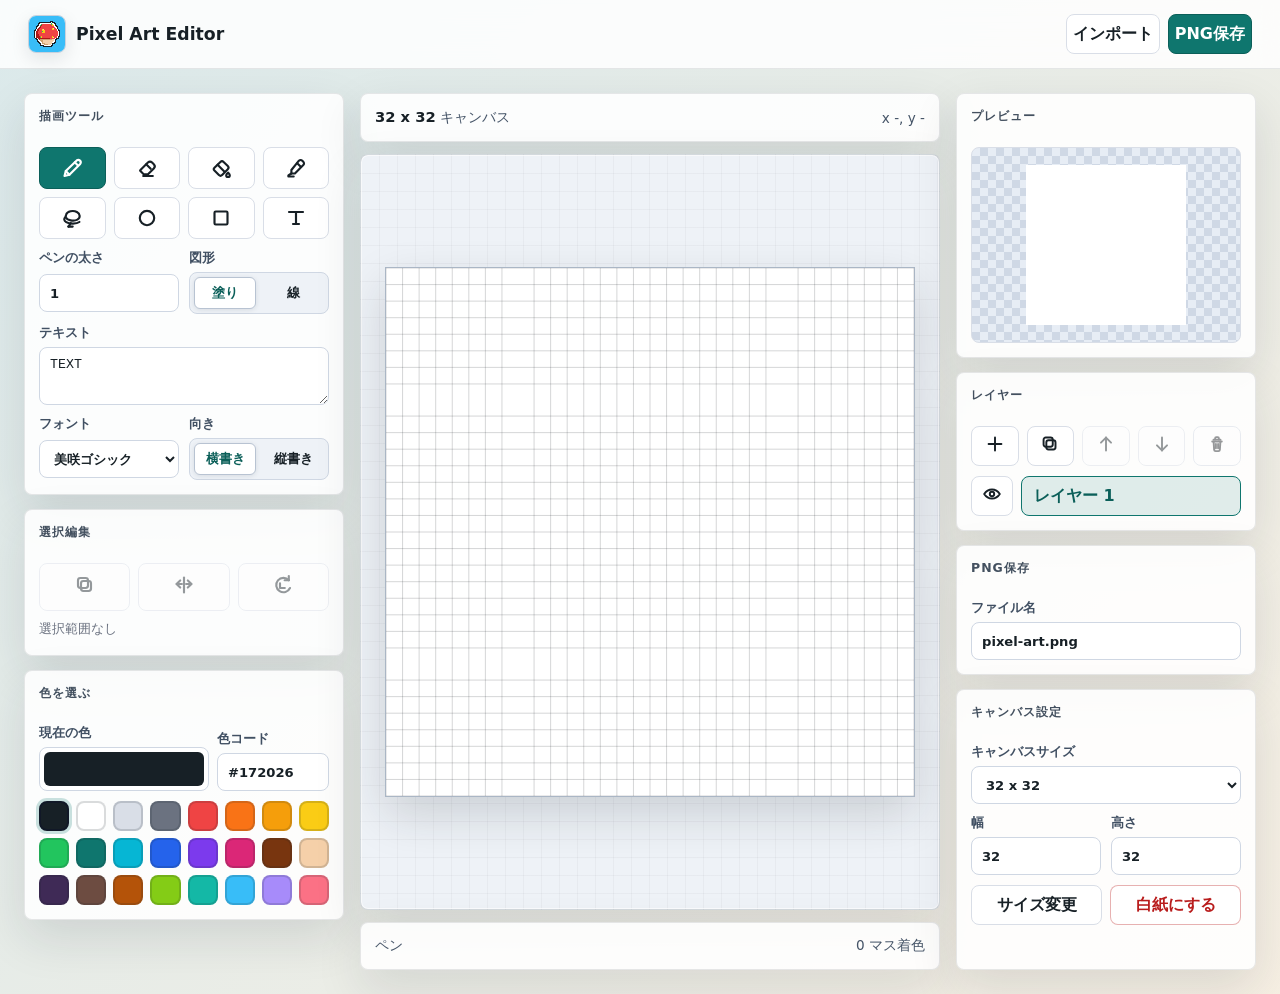
==== pixel_art_editor.html @ 6d704fff "Clean up Pixel Art Editor for publishing" ====
﻿<!doctype html>
<html lang="ja" translate="no">
<head>
  <meta charset="utf-8">
  <meta name="viewport" content="width=device-width, initial-scale=1, viewport-fit=cover">
  <meta name="google" content="notranslate">
  <meta name="theme-color" content="#0f766e">
  <meta name="apple-mobile-web-app-capable" content="yes">
  <meta name="apple-mobile-web-app-status-bar-style" content="default">
  <meta name="apple-mobile-web-app-title" content="Pixel Art">
  <title>Pixel Art Editor</title>
  <link id="favicon" rel="icon" type="image/png" href="apple-touch-icon-v9.png">
  <link id="appleTouchIcon" rel="apple-touch-icon" href="apple-touch-icon-v9.png">
  <link rel="manifest" href="manifest.webmanifest">
  <link href="fonts/misaki.css" rel="stylesheet">
  <style>
    :root {
      color-scheme: light;
      --ink: #172026;
      --muted: #6b7280;
      --panel: #ffffff;
      --line: #d9dee7;
      --soft: #f4f7fb;
      --canvas: #eef2f7;
      --accent: #0f766e;
      --accent-dark: #0b5f59;
      --danger: #b91c1c;
      --radius: 8px;
      --shadow: 0 18px 48px rgba(25, 35, 48, 0.12);
    }

    * {
      box-sizing: border-box;
    }

    body {
      margin: 0;
      min-height: 100vh;
      min-height: 100dvh;
      background:
        linear-gradient(135deg, rgba(15, 118, 110, 0.12), rgba(245, 158, 11, 0.10)),
        #f7f9fc;
      color: var(--ink);
      font-family: ui-sans-serif, system-ui, -apple-system, BlinkMacSystemFont, "Segoe UI", sans-serif;
      -webkit-tap-highlight-color: transparent;
      overscroll-behavior: none;
    }

    button,
    input,
    select {
      font: inherit;
    }

    button {
      border: 1px solid var(--line);
      background: #fff;
      color: var(--ink);
      cursor: pointer;
      transition: transform 120ms ease, border-color 120ms ease, background 120ms ease, color 120ms ease;
    }

    button:hover {
      border-color: #9aa7b8;
      transform: translateY(-1px);
    }

    button:focus-visible,
    input:focus-visible,
    select:focus-visible {
      outline: 3px solid rgba(15, 118, 110, 0.24);
      outline-offset: 2px;
    }

    .app {
      min-height: 100vh;
      min-height: 100dvh;
      display: grid;
      grid-template-rows: auto 1fr;
    }

    .topbar {
      display: flex;
      align-items: center;
      justify-content: space-between;
      gap: 18px;
      padding: 14px clamp(14px, 3vw, 28px);
      border-bottom: 1px solid rgba(23, 32, 38, 0.10);
      background: rgba(255, 255, 255, 0.84);
      backdrop-filter: blur(14px);
    }

    .brand {
      display: flex;
      align-items: center;
      gap: 10px;
      min-width: 0;
    }

    .brand-icon {
      width: 38px;
      height: 38px;
      object-fit: cover;
      border: 1px solid #c8d1dd;
      border-radius: var(--radius);
      background: #10d5dc;
      box-shadow: 0 6px 18px rgba(23, 32, 38, 0.10);
      image-rendering: pixelated;
    }

    h1 {
      margin: 0;
      font-size: 1.08rem;
      letter-spacing: 0;
      line-height: 1.1;
      white-space: nowrap;
    }

    .file-actions {
      display: flex;
      gap: 8px;
      flex-wrap: wrap;
      justify-content: flex-end;
    }

    .main {
      display: grid;
      grid-template-columns: minmax(260px, 320px) minmax(0, 1fr) minmax(250px, 300px);
      gap: 16px;
      padding: clamp(14px, 3vw, 24px);
      min-height: 0;
    }

    .panel {
      background: rgba(255, 255, 255, 0.88);
      border: 1px solid rgba(23, 32, 38, 0.10);
      border-radius: var(--radius);
      box-shadow: var(--shadow);
      padding: 14px;
      min-width: 0;
    }

    .panel h2 {
      margin: 0 0 12px;
      font-size: 0.78rem;
      text-transform: uppercase;
      letter-spacing: 0.08em;
      color: #43505f;
    }

    .left,
    .right {
      display: flex;
      flex-direction: column;
      gap: 14px;
      min-width: 0;
    }

    .workspace {
      min-width: 0;
      min-height: 0;
      display: grid;
      grid-template-rows: auto minmax(0, 1fr) auto;
      gap: 12px;
    }

    .canvas-shell {
      min-height: 360px;
      display: grid;
      place-items: center;
      padding: clamp(12px, 2vw, 24px);
      background:
        linear-gradient(90deg, rgba(23, 32, 38, 0.035) 1px, transparent 1px),
        linear-gradient(rgba(23, 32, 38, 0.035) 1px, transparent 1px),
        var(--canvas);
      background-size: 18px 18px;
      border: 1px solid rgba(23, 32, 38, 0.12);
      border-radius: var(--radius);
      box-shadow: inset 0 0 0 1px rgba(255, 255, 255, 0.72), var(--shadow);
      overflow: auto;
    }

    #canvas {
      width: min(72vmin, 720px, 100%);
      height: auto;
      max-width: 100%;
      max-height: calc(100vh - 220px);
      aspect-ratio: 1;
      background: #fff;
      border: 1px solid #aab6c5;
      box-shadow: 0 18px 44px rgba(23, 32, 38, 0.16);
      cursor: crosshair;
      image-rendering: pixelated;
      touch-action: none;
    }

    .toolbar {
      display: grid;
      grid-template-columns: repeat(4, minmax(0, 1fr));
      gap: 8px;
    }

    .tool-btn,
    .icon-btn {
      min-height: 42px;
      border-radius: var(--radius);
      display: inline-grid;
      place-items: center;
      font-weight: 700;
    }

    .tool-btn[aria-pressed="true"],
    .icon-btn.active {
      background: var(--accent);
      color: #fff;
      border-color: var(--accent-dark);
    }

    .tool-btn svg,
    .selection-action-btn svg {
      width: 24px;
      height: 24px;
      pointer-events: none;
      stroke-width: 2.15;
    }

    .control-grid {
      display: grid;
      grid-template-columns: 1fr 1fr;
      gap: 10px;
    }

    label {
      display: grid;
      gap: 5px;
      color: #415063;
      font-size: 0.82rem;
      font-weight: 700;
    }

    .height-field::before {
      content: "\9AD8\3055";
    }

    select,
    input[type="number"],
    input[type="text"],
    textarea {
      min-width: 0;
      border: 1px solid #cfd7e3;
      border-radius: var(--radius);
      background: #fff;
      color: var(--ink);
      padding: 0 10px;
    }

    select,
    input[type="number"],
    input[type="text"] {
      height: 38px;
    }

    textarea {
      min-height: 58px;
      padding: 8px 10px;
      resize: vertical;
      line-height: 1.35;
    }

    input[type="color"] {
      width: 100%;
      height: 44px;
      padding: 2px;
      border: 1px solid #cfd7e3;
      border-radius: var(--radius);
      background: #fff;
      cursor: pointer;
    }

    input[type="color"]::-webkit-color-swatch-wrapper {
      padding: 2px;
    }

    input[type="color"]::-webkit-color-swatch {
      border: 0;
      border-radius: 6px;
    }

    input[type="color"]::-moz-color-swatch {
      border: 0;
      border-radius: 6px;
    }

    .segmented {
      display: grid;
      grid-template-columns: 1fr 1fr;
      gap: 6px;
      padding: 4px;
      border: 1px solid #cfd7e3;
      border-radius: var(--radius);
      background: #eef2f7;
    }

    .segment-btn {
      min-height: 32px;
      border-radius: 6px;
      border-color: transparent;
      background: transparent;
      font-weight: 750;
    }

    .segment-btn[aria-pressed="true"] {
      background: #ffffff;
      border-color: #b8c3d2;
      color: var(--accent-dark);
      box-shadow: 0 1px 5px rgba(23, 32, 38, 0.10);
    }

    .color-row {
      display: grid;
      grid-template-columns: 1fr 112px;
      gap: 8px;
      align-items: end;
    }

    .palette {
      display: grid;
      grid-template-columns: repeat(8, 1fr);
      gap: 7px;
    }

    .swatch {
      width: 100%;
      aspect-ratio: 1;
      min-height: 26px;
      border-radius: var(--radius);
      border: 2px solid rgba(23, 32, 38, 0.16);
    }

    .swatch.active {
      border-color: #111827;
      box-shadow: 0 0 0 3px rgba(15, 118, 110, 0.22);
    }

    .actions {
      display: grid;
      grid-template-columns: 1fr 1fr;
      gap: 8px;
    }

    .action-btn {
      min-height: 40px;
      border-radius: var(--radius);
      font-weight: 750;
    }

    .action-btn:disabled {
      cursor: not-allowed;
      opacity: 0.45;
      transform: none;
    }

    .selection-actions {
      display: grid;
      grid-template-columns: repeat(3, 1fr);
      gap: 8px;
    }

    .selection-action-btn {
      min-height: 48px;
      padding: 0;
    }

    .selection-note {
      margin: 0;
      min-height: 20px;
      color: var(--muted);
      font-size: 0.8rem;
    }

    .layer-actions {
      display: grid;
      grid-template-columns: repeat(5, 1fr);
      gap: 8px;
    }

    .layer-list {
      display: grid;
      gap: 8px;
    }

    .layer-row {
      display: grid;
      grid-template-columns: 42px 1fr;
      gap: 8px;
      align-items: center;
    }

    .layer-name-button,
    .layer-name-input {
      min-height: 40px;
      height: 40px;
      padding: 0 12px;
      overflow: hidden;
      text-align: left;
      white-space: nowrap;
      text-overflow: ellipsis;
    }

    .layer-name-button {
      justify-content: start;
    }

    .layer-row.active .layer-name-button,
    .layer-row.active .layer-name-input {
      background: rgba(15, 118, 110, 0.12);
      border-color: var(--accent);
      color: #0b5f59;
    }

    .layer-icon-btn {
      min-height: 40px;
      padding: 0;
    }

    .layer-icon-btn svg {
      width: 22px;
      height: 22px;
      pointer-events: none;
      stroke-width: 2.1;
    }

    .layer-delete-btn {
      color: #1b1f24;
      border-color: #cfd7e3;
    }

    .primary {
      background: var(--accent);
      color: #fff;
      border-color: var(--accent-dark);
    }

    .danger {
      color: var(--danger);
      border-color: rgba(185, 28, 28, 0.34);
    }

    .status {
      min-height: 42px;
      display: flex;
      align-items: center;
      justify-content: space-between;
      gap: 10px;
      color: #465568;
      font-size: 0.85rem;
    }

    .status strong {
      color: var(--ink);
      font-size: 0.92rem;
    }

    .preview-frame {
      display: grid;
      place-items: center;
      min-height: 196px;
      border: 1px solid var(--line);
      border-radius: var(--radius);
      background-color: #e7edf5;
      background-image:
        linear-gradient(45deg, #cfd8e5 25%, transparent 25%),
        linear-gradient(-45deg, #cfd8e5 25%, transparent 25%),
        linear-gradient(45deg, transparent 75%, #cfd8e5 75%),
        linear-gradient(-45deg, transparent 75%, #cfd8e5 75%);
      background-position: 0 0, 0 8px, 8px -8px, -8px 0;
      background-size: 16px 16px;
      overflow: hidden;
    }

    #preview {
      width: 160px;
      height: 160px;
      border: 0;
      box-shadow: none;
      max-height: none;
      cursor: default;
      pointer-events: none;
    }

    .stack {
      display: grid;
      gap: 10px;
    }

    .mini-note {
      margin: 0;
      min-height: 20px;
      color: var(--muted);
      font-size: 0.8rem;
    }

    .confirm-overlay {
      position: fixed;
      inset: 0;
      z-index: 20;
      display: grid;
      place-items: center;
      padding: 18px;
      background: rgba(23, 32, 38, 0.38);
    }

    .confirm-overlay[hidden] {
      display: none;
    }

    .confirm-dialog {
      width: min(420px, 100%);
      padding: 18px;
      border: 1px solid rgba(23, 32, 38, 0.16);
      border-radius: var(--radius);
      background: #fff;
      box-shadow: 0 22px 60px rgba(23, 32, 38, 0.24);
    }

    .confirm-dialog h2 {
      margin: 0 0 12px;
      font-size: 1rem;
      letter-spacing: 0;
      text-transform: none;
      color: var(--ink);
    }

    .confirm-list {
      display: grid;
      gap: 8px;
      margin: 0 0 16px;
      padding: 0;
      list-style: none;
      color: #405064;
      font-size: 0.9rem;
    }

    .confirm-list li {
      display: flex;
      justify-content: space-between;
      gap: 12px;
      padding-bottom: 8px;
      border-bottom: 1px solid #edf1f6;
    }

    .confirm-list strong {
      color: var(--ink);
      font-weight: 750;
      text-align: right;
    }

    .confirm-actions {
      display: grid;
      grid-template-columns: 1fr 1fr;
      gap: 8px;
    }

    @media (max-width: 1040px) {
      .main {
        grid-template-columns: 280px minmax(0, 1fr);
      }

      .right {
        grid-column: 1 / -1;
        display: grid;
        grid-template-columns: minmax(240px, 1fr) minmax(240px, 1fr);
      }
    }

    @media (max-width: 760px) {
      html {
        scroll-padding-top: 72px;
      }

      .topbar {
        position: sticky;
        top: 0;
        z-index: 10;
        align-items: center;
        flex-direction: row;
        padding: calc(10px + env(safe-area-inset-top)) 14px 10px;
        background: rgba(255, 255, 255, 0.94);
        backdrop-filter: none;
      }

      .brand-icon {
        width: 34px;
        height: 34px;
      }

      h1 {
        font-size: 1rem;
      }

      .file-actions {
        position: fixed;
        right: 12px;
        bottom: calc(10px + env(safe-area-inset-bottom));
        left: 12px;
        z-index: 15;
        display: grid;
        grid-template-columns: 1fr 1fr;
        gap: 10px;
        padding: 10px;
        border: 1px solid rgba(23, 32, 38, 0.12);
        border-radius: 14px;
        background: rgba(255, 255, 255, 0.94);
        box-shadow: 0 16px 46px rgba(23, 32, 38, 0.22);
        backdrop-filter: blur(14px);
      }

      .file-actions button {
        min-height: 48px;
      }

      .main {
        display: flex;
        flex-direction: column;
        gap: 12px;
        padding: 12px 10px calc(96px + env(safe-area-inset-bottom));
      }

      .workspace {
        order: 1;
        gap: 8px;
      }

      .left {
        order: 2;
      }

      .right {
        order: 3;
        grid-template-columns: 1fr;
      }

      .panel {
        padding: 12px;
        box-shadow: 0 8px 24px rgba(25, 35, 48, 0.10);
      }

      .left,
      .right {
        gap: 10px;
      }

      .toolbar {
        display: grid;
        grid-auto-flow: column;
        grid-auto-columns: minmax(52px, 1fr);
        grid-template-columns: none;
        overflow-x: auto;
        padding-bottom: 2px;
        scroll-snap-type: x proximity;
        -webkit-overflow-scrolling: touch;
      }

      .tool-btn,
      .icon-btn,
      .action-btn,
      .layer-icon-btn,
      .segment-btn {
        min-height: 46px;
      }

      .tool-btn {
        scroll-snap-align: start;
      }

      .canvas-shell {
        min-height: min(58vh, 430px);
        padding: 10px;
      }

      #canvas {
        width: min(94vw, 640px, 100%);
        height: auto;
        max-height: 58vh;
      }

      .status {
        min-height: 36px;
        padding: 9px 10px;
        font-size: 0.78rem;
      }

      .control-grid,
      .color-row {
        grid-template-columns: 1fr;
      }

      select,
      input[type="number"],
      input[type="text"] {
        height: 44px;
      }

      input[type="color"] {
        height: 50px;
      }

      textarea {
        min-height: 70px;
      }

      .palette {
        grid-template-columns: repeat(8, minmax(34px, 1fr));
        gap: 8px;
      }

      .swatch {
        min-height: 36px;
      }

      .preview-frame {
        min-height: 148px;
      }

      #preview {
        width: 128px;
        height: 128px;
      }

      .confirm-overlay {
        align-items: end;
        padding: 12px 12px calc(12px + env(safe-area-inset-bottom));
      }

      .confirm-dialog {
        width: 100%;
        border-radius: 14px;
      }
    }

    @media (max-width: 430px) {
      .topbar {
        gap: 10px;
      }

      .brand {
        gap: 8px;
      }

      .main {
        padding-inline: 8px;
      }

      .canvas-shell {
        min-height: min(54vh, 390px);
      }

      #canvas {
        width: min(96vw, 100%);
        max-height: 54vh;
      }

      .toolbar {
        grid-auto-columns: 52px;
      }

      .layer-actions {
        gap: 6px;
      }

      .selection-actions {
        gap: 6px;
      }
    }
  </style>
</head>
<body>
  <div class="app">
    <header class="topbar">
      <div class="brand">
        <img class="brand-icon" id="appIcon" src="apple-touch-icon-v9.png" alt="" aria-hidden="true">
        <h1 id="appTitle" class="notranslate" translate="no">Pixel Art Editor</h1>
      </div>
      <div class="file-actions" aria-label="ファイル操作">
        <button class="action-btn" id="importImage" type="button">インポート</button>
        <button class="action-btn primary" id="exportPng" type="button">PNG保存</button>
        <input id="imageInput" type="file" accept="image/png,image/jpeg,image/webp" hidden>
      </div>
    </header>

    <main class="main">
      <aside class="left" aria-label="編集メニュー">
        <section class="panel stack">
          <h2>描画ツール</h2>
          <div class="toolbar" role="toolbar" aria-label="描画ツール">
            <button class="tool-btn" type="button" data-tool="draw" aria-label="ペン" title="ペン">
              <svg viewBox="0 0 24 24" aria-hidden="true" fill="none" stroke="currentColor" stroke-linecap="round" stroke-linejoin="round">
                <path d="M16.7 4.4a2.5 2.5 0 0 1 3.5 3.5L9.4 18.7 4.5 20l1.3-4.9L16.7 4.4z"></path>
                <path d="M14.8 6.3l2.9 2.9"></path>
                <path d="M5.8 15.1l3.6 3.6"></path>
              </svg>
            </button>
            <button class="tool-btn" type="button" data-tool="erase" aria-label="消しゴム" title="消しゴム">
              <svg viewBox="0 0 24 24" aria-hidden="true" fill="none" stroke="currentColor" stroke-linecap="round" stroke-linejoin="round">
                <path d="M5.2 14.3l7.7-7.7a3 3 0 0 1 4.2 0l1.7 1.7a3 3 0 0 1 0 4.2l-5.8 5.8H8.7l-3.5-3.5a.4.4 0 0 1 0-.5z"></path>
                <path d="M11.2 8.3l4.5 4.5"></path>
                <path d="M8.2 20h9.6"></path>
              </svg>
            </button>
            <button class="tool-btn" type="button" data-tool="fill" aria-label="塗りつぶし" title="塗りつぶし">
              <svg viewBox="0 0 24 24" aria-hidden="true" fill="none" stroke="currentColor" stroke-linecap="round" stroke-linejoin="round">
                <path d="M5.2 12.1l6.2-6.2a2.3 2.3 0 0 1 3.2 0l4.2 4.2a2.3 2.3 0 0 1 0 3.2L13.1 19a2.3 2.3 0 0 1-3.2 0l-4.7-4.7a1.5 1.5 0 0 1 0-2.2z"></path>
                <path d="M8.6 8.7l6.7 6.7"></path>
                <path d="M19.2 16.7c1 1 1.6 1.8 1.6 2.5a1.8 1.8 0 0 1-3.6 0c0-.7.7-1.5 2-2.5z"></path>
              </svg>
            </button>
            <button class="tool-btn" type="button" data-tool="pick" aria-label="色を拾う" title="色を拾う">
              <svg viewBox="0 0 24 24" aria-hidden="true" fill="none" stroke="currentColor" stroke-linecap="round" stroke-linejoin="round">
                <path d="M14.9 4.7a2.4 2.4 0 0 1 3.4 0l1 1a2.4 2.4 0 0 1 0 3.4l-8.4 8.4H7.4v-3.5l7.5-9.3z"></path>
                <path d="M13.2 7.2l3.6 3.6"></path>
                <path d="M7.4 17.5l-3 2"></path>
                <path d="M4.4 20.5h5.3"></path>
              </svg>
            </button>
            <button class="tool-btn" type="button" data-tool="lasso" aria-label="なげわ選択" title="なげわ選択">
              <svg viewBox="0 0 24 24" aria-hidden="true" fill="none" stroke="currentColor" stroke-linecap="round" stroke-linejoin="round">
                <path d="M6.2 8.4c1.1-3.2 6.9-4.4 10.7-2.4 3.5 1.9 3.7 5.9.5 7.6-3.7 2-10.4.8-11.5-2.2-.3-.9-.2-2 .3-3z"></path>
                <path d="M5.4 11.1c-1.8 1.5-1.5 3.6.8 5 3.4 2.1 10.4 2 13.2-.1"></path>
                <path d="M10.8 17.1l-2.2 3.5"></path>
                <path d="M8.2 20.6h4.5"></path>
              </svg>
            </button>
            <button class="tool-btn" type="button" data-tool="circle" aria-label="丸" title="丸">
              <svg viewBox="0 0 24 24" aria-hidden="true" fill="none" stroke="currentColor" stroke-linecap="round" stroke-linejoin="round">
                <circle cx="12" cy="12" r="7.2"></circle>
              </svg>
            </button>
            <button class="tool-btn" type="button" data-tool="rect" aria-label="四角" title="四角">
              <svg viewBox="0 0 24 24" aria-hidden="true" fill="none" stroke="currentColor" stroke-linecap="round" stroke-linejoin="round">
                <rect x="5.5" y="5.5" width="13" height="13" rx="1.2"></rect>
              </svg>
            </button>
            <button class="tool-btn" type="button" data-tool="text" aria-label="テキスト" title="テキスト">
              <svg viewBox="0 0 24 24" aria-hidden="true" fill="none" stroke="currentColor" stroke-linecap="round" stroke-linejoin="round">
                <path d="M5 6h14"></path>
                <path d="M12 6v12"></path>
                <path d="M9 18h6"></path>
              </svg>
            </button>
          </div>
          <div class="control-grid">
            <label>
              ペンの太さ
              <input type="number" id="brushSize" min="1" max="32" step="1" value="1">
            </label>
            <label>
              図形
              <div class="segmented" aria-label="図形の描画方法">
                <button class="segment-btn" type="button" data-shape-style="fill" aria-pressed="true">塗り</button>
                <button class="segment-btn" type="button" data-shape-style="stroke" aria-pressed="false">線</button>
              </div>
            </label>
          </div>
          <label>
            テキスト
            <textarea id="textInput" rows="2" spellcheck="false">TEXT</textarea>
          </label>
          <div class="control-grid">
            <label>
              フォント
              <select id="textFont">
                <option value="misaki_gothic" selected>美咲ゴシック</option>
                <option value="misaki_mincho">美咲明朝</option>
              </select>
            </label>
            <label>
              向き
              <div class="segmented" aria-label="テキストの向き">
                <button class="segment-btn" type="button" data-text-direction="horizontal" aria-pressed="true">横書き</button>
                <button class="segment-btn" type="button" data-text-direction="vertical" aria-pressed="false">縦書き</button>
              </div>
            </label>
          </div>
        </section>

        <section class="panel stack">
          <h2>選択編集</h2>
          <div class="selection-actions">
            <button class="action-btn selection-action-btn" id="copySelection" type="button" aria-label="コピー" title="コピー" disabled>
              <svg viewBox="0 0 24 24" aria-hidden="true" fill="none" stroke="currentColor" stroke-linecap="round" stroke-linejoin="round">
                <rect x="8" y="8" width="10" height="10" rx="2.4"></rect>
                <rect x="5" y="5" width="10" height="10" rx="2.4"></rect>
              </svg>
            </button>
            <button class="action-btn selection-action-btn" id="flipSelection" type="button" aria-label="左右反転" title="左右反転" disabled>
              <svg viewBox="0 0 24 24" aria-hidden="true" fill="none" stroke="currentColor" stroke-linecap="round" stroke-linejoin="round">
                <path d="M12 4.5v15"></path>
                <path d="M8.2 7.4L4.5 11l3.7 3.6"></path>
                <path d="M15.8 7.4l3.7 3.6-3.7 3.6"></path>
                <path d="M4.8 11h5.1"></path>
                <path d="M14.1 11h5.1"></path>
              </svg>
            </button>
            <button class="action-btn selection-action-btn" id="rotateSelection" type="button" aria-label="90度回転" title="90度回転" disabled>
              <svg viewBox="0 0 24 24" aria-hidden="true" fill="none" stroke="currentColor" stroke-linecap="round" stroke-linejoin="round">
                <path d="M17.8 7.2A7.2 7.2 0 1 0 19 15"></path>
                <path d="M17.8 7.2h-4.2"></path>
                <path d="M17.8 7.2v-4.2"></path>
                <path d="M9 10.2v4.8h4.8"></path>
              </svg>
            </button>
          </div>
          <p class="selection-note" id="selectionStatus">選択範囲なし</p>
        </section>

        <section class="panel stack">
          <h2>色を選ぶ</h2>
          <div class="color-row">
            <label>
              現在の色
              <input type="color" id="colorPicker" value="#172026">
            </label>
            <label>
              色コード
              <input type="text" id="hexInput" value="#172026" maxlength="7" spellcheck="false">
            </label>
          </div>
          <div class="palette" id="palette" aria-label="カラーパレット"></div>
        </section>

      </aside>

      <section class="workspace" aria-label="ピクセルキャンバス">
        <div class="panel status">
          <span><strong id="sizeLabel">32 x 32</strong> キャンバス</span>
          <span id="coordLabel">x -, y -</span>
        </div>
        <div class="canvas-shell">
          <canvas id="canvas" width="720" height="720" aria-label="編集用ピクセルキャンバス"></canvas>
        </div>
        <div class="panel status">
          <span id="toolLabel">ペン</span>
          <span id="filledLabel">0 マス着色</span>
        </div>
      </section>

      <aside class="right" aria-label="プレビューとPNG保存">
        <section class="panel stack">
          <h2>プレビュー</h2>
          <div class="preview-frame">
            <canvas id="preview" width="160" height="160" aria-label="縮小プレビュー"></canvas>
          </div>
        </section>

        <section class="panel stack">
          <h2>レイヤー</h2>
          <div class="layer-actions" aria-label="レイヤー操作">
            <button class="action-btn layer-icon-btn" id="addLayer" type="button" aria-label="レイヤーを追加" title="レイヤーを追加">
              <svg viewBox="0 0 24 24" aria-hidden="true" fill="none" stroke="currentColor" stroke-linecap="round" stroke-linejoin="round">
                <path d="M12 5v14"></path>
                <path d="M5 12h14"></path>
              </svg>
            </button>
            <button class="action-btn layer-icon-btn" id="duplicateLayer" type="button" aria-label="レイヤーを複製" title="レイヤーを複製">
              <svg viewBox="0 0 24 24" aria-hidden="true" fill="none" stroke="currentColor" stroke-linecap="round" stroke-linejoin="round">
                <rect x="8" y="8" width="10" height="10" rx="2.4"></rect>
                <rect x="5" y="5" width="10" height="10" rx="2.4"></rect>
              </svg>
            </button>
            <button class="action-btn layer-icon-btn" id="moveLayerUp" type="button" aria-label="レイヤーを上へ" title="レイヤーを上へ">
              <svg viewBox="0 0 24 24" aria-hidden="true" fill="none" stroke="currentColor" stroke-linecap="round" stroke-linejoin="round">
                <path d="M12 19V5"></path>
                <path d="M6.5 10.5L12 5l5.5 5.5"></path>
              </svg>
            </button>
            <button class="action-btn layer-icon-btn" id="moveLayerDown" type="button" aria-label="レイヤーを下へ" title="レイヤーを下へ">
              <svg viewBox="0 0 24 24" aria-hidden="true" fill="none" stroke="currentColor" stroke-linecap="round" stroke-linejoin="round">
                <path d="M12 5v14"></path>
                <path d="M6.5 13.5L12 19l5.5-5.5"></path>
              </svg>
            </button>
            <button class="action-btn layer-icon-btn layer-delete-btn" id="deleteLayer" type="button" aria-label="レイヤーを削除" title="レイヤーを削除">
              <svg viewBox="0 0 24 24" aria-hidden="true" fill="none" stroke="currentColor" stroke-linecap="round" stroke-linejoin="round">
                <path d="M8.2 7.2h7.6"></path>
                <path d="M10 7.2V5.7c0-.7.5-1.2 1.2-1.2h1.6c.7 0 1.2.5 1.2 1.2v1.5"></path>
                <path d="M6.8 9.2h10.4"></path>
                <path d="M8.3 9.2l.6 9.2c.1.8.7 1.4 1.5 1.4h3.2c.8 0 1.4-.6 1.5-1.4l.6-9.2"></path>
                <path d="M10.8 12v4.6"></path>
                <path d="M13.2 12v4.6"></path>
              </svg>
            </button>
          </div>
          <div class="layer-list" id="layerList" aria-label="レイヤー一覧"></div>
        </section>

        <section class="panel stack">
          <h2>PNG保存</h2>
          <label>
            ファイル名
            <input type="text" id="fileName" value="pixel-art.png" spellcheck="false">
          </label>
        </section>

        <section class="panel stack">
          <h2>キャンバス設定</h2>
          <label>
            キャンバスサイズ
            <select id="sizePreset">
              <option value="32" selected>32 x 32</option>
              <option value="64">64 x 64</option>
              <option value="128">128 x 128</option>
              <option value="custom">任意サイズ</option>
            </select>
          </label>
          <div class="control-grid">
            <label>
              幅
              <input type="number" id="gridWidth" min="8" max="128" step="1" value="32">
            </label>
            <label class="height-field">
              <input type="number" id="gridHeight" min="8" max="128" step="1" value="32" aria-label="高さ">
            </label>
          </div>
          <div class="actions">
            <button class="action-btn" id="resizeCanvas" type="button">サイズ変更</button>
            <button class="action-btn danger" id="clearCanvas" type="button">白紙にする</button>
          </div>
          <p class="mini-note" id="message" aria-live="polite"></p>
        </section>
      </aside>
    </main>
  </div>

  <div class="confirm-overlay" id="exportConfirm" role="dialog" aria-modal="true" aria-labelledby="exportConfirmTitle" hidden>
    <div class="confirm-dialog">
      <h2 id="exportConfirmTitle">PNG保存の確認</h2>
      <ul class="confirm-list">
        <li><span>キャンバス</span><strong id="confirmCanvasSize">32 x 32</strong></li>
        <li><span>保存される画像</span><strong id="confirmOutputSize">32 x 32px</strong></li>
        <li><span>ファイル名</span><strong id="confirmFileName">pixel-art.png</strong></li>
      </ul>
      <div class="confirm-actions">
        <button class="action-btn" id="cancelExport" type="button">キャンセル</button>
        <button class="action-btn primary" id="confirmExport" type="button">保存する</button>
      </div>
    </div>
  </div>

  <script>
    const defaultPalette = [
      "#172026", "#ffffff", "#d9dee7", "#6b7280",
      "#ef4444", "#f97316", "#f59e0b", "#facc15",
      "#22c55e", "#0f766e", "#06b6d4", "#2563eb",
      "#7c3aed", "#db2777", "#78350f", "#f5d0a9",
      "#3f2a56", "#6d4c41", "#b45309", "#84cc16",
      "#14b8a6", "#38bdf8", "#a78bfa", "#fb7185"
    ];

    const canvas = document.querySelector("#canvas");
    const ctx = canvas.getContext("2d");
    const appIcon = document.querySelector("#appIcon");
    const appTitle = document.querySelector("#appTitle");
    const favicon = document.querySelector("#favicon");
    const appleTouchIcon = document.querySelector("#appleTouchIcon");
    const preview = document.querySelector("#preview");
    const previewCtx = preview.getContext("2d");
    const paletteEl = document.querySelector("#palette");
    const colorPicker = document.querySelector("#colorPicker");
    const hexInput = document.querySelector("#hexInput");
    const brushSizeInput = document.querySelector("#brushSize");
    const textInput = document.querySelector("#textInput");
    const textFont = document.querySelector("#textFont");
    const sizePreset = document.querySelector("#sizePreset");
    const gridWidth = document.querySelector("#gridWidth");
    const gridHeight = document.querySelector("#gridHeight");
    const sizeLabel = document.querySelector("#sizeLabel");
    const coordLabel = document.querySelector("#coordLabel");
    const filledLabel = document.querySelector("#filledLabel");
    const toolLabel = document.querySelector("#toolLabel");
    const message = document.querySelector("#message");
    const copySelection = document.querySelector("#copySelection");
    const flipSelection = document.querySelector("#flipSelection");
    const rotateSelection = document.querySelector("#rotateSelection");
    const selectionStatus = document.querySelector("#selectionStatus");
    const importImage = document.querySelector("#importImage");
    const imageInput = document.querySelector("#imageInput");
    const exportPng = document.querySelector("#exportPng");
    const fileName = document.querySelector("#fileName");
    const layerList = document.querySelector("#layerList");
    const addLayer = document.querySelector("#addLayer");
    const duplicateLayer = document.querySelector("#duplicateLayer");
    const moveLayerUp = document.querySelector("#moveLayerUp");
    const moveLayerDown = document.querySelector("#moveLayerDown");
    const deleteLayer = document.querySelector("#deleteLayer");
    const exportConfirm = document.querySelector("#exportConfirm");
    const exportConfirmTitle = document.querySelector("#exportConfirmTitle");
    const confirmCanvasSize = document.querySelector("#confirmCanvasSize");
    const confirmOutputSize = document.querySelector("#confirmOutputSize");
    const confirmFileName = document.querySelector("#confirmFileName");
    const cancelExport = document.querySelector("#cancelExport");
    const confirmExport = document.querySelector("#confirmExport");

    let width = 32;
    let height = 32;
    let layers = [];
    let activeLayerIndex = 0;
    let editingLayerIndex = null;
    let layerIdCounter = 1;
    let pixels = makeGrid(width, height);
    let activeTool = "draw";
    let activeColor = "#172026";
    let brushSize = 1;
    let shapeStyle = "fill";
    let textDirection = "horizontal";
    let drawing = false;
    let activePointerId = null;
    let lastPaintCell = null;
    let strokeStartCell = null;
    let strokeBasePixels = null;
    let shapeStartCell = null;
    let shapeCurrentCell = null;
    let shapeShiftKey = false;
    let selectionMask = null;
    let selectionBounds = null;
    let lassoPoints = [];
    let movingSelection = false;
    let moveStartCell = null;
    let moveBasePixels = null;
    let moveCells = [];
    let moveBounds = null;
    let moveDelta = { x: 0, y: 0 };
    let moveHasChanged = false;
    let duplicateSelectionOnMove = false;
    let moveKeepsOriginal = false;
    let resizingSelection = false;
    let resizeBasePixels = null;
    let resizeSourceCells = [];
    let resizeSourceBounds = null;
    let resizeSourceMask = null;
    let resizeHandle = null;
    let resizePointerOffset = { x: 0, y: 0 };
    let resizeHasChanged = false;
    let resizeLastSignature = "";
    let history = [];
    let noticeTimer = 0;
    let canvasMetrics = {
      size: 720,
      cell: 30,
      offsetX: 0,
      offsetY: 0
    };

    favicon.href = appIcon.src;

    if ("serviceWorker" in navigator && /^https?:$/.test(location.protocol)) {
      window.addEventListener("load", () => {
        navigator.serviceWorker.register("service-worker.js").catch(() => {});
      });
    }

    function lockAppTitle() {
      document.title = "Pixel Art Editor";
      appTitle.textContent = "Pixel Art Editor";
    }

    function makeGrid(cols, rows) {
      return Array.from({ length: rows }, () => Array(cols).fill(null));
    }

    function cloneGrid(grid) {
      return grid.map((row) => row.slice());
    }

    function createLayer(name, grid = makeGrid(width, height), visible = true) {
      return {
        id: layerIdCounter++,
        name,
        visible,
        pixels: grid
      };
    }

    function cloneLayers(sourceLayers) {
      return sourceLayers.map((layer) => ({
        id: layer.id,
        name: layer.name,
        visible: layer.visible,
        pixels: cloneGrid(layer.pixels)
      }));
    }

    function activeLayer() {
      return layers[activeLayerIndex];
    }

    function syncActivePixels() {
      pixels = activeLayer().pixels;
    }

    function setActivePixels(nextPixels) {
      activeLayer().pixels = nextPixels;
      pixels = nextPixels;
    }

    function setLayers(nextLayers, nextActiveIndex = 0) {
      layers = nextLayers;
      activeLayerIndex = Math.max(0, Math.min(layers.length - 1, nextActiveIndex));
      editingLayerIndex = null;
      syncActivePixels();
      layerIdCounter = Math.max(layerIdCounter, ...layers.map((layer) => layer.id + 1));
    }

    setLayers([createLayer("レイヤー 1", pixels)]);

    function normalizeHex(value) {
      const trimmed = value.trim();
      if (/^#[0-9a-fA-F]{6}$/.test(trimmed)) {
        return trimmed.toLowerCase();
      }
      return null;
    }

    function escapeAttribute(value) {
      return value
        .replaceAll("&", "&amp;")
        .replaceAll('"', "&quot;")
        .replaceAll("<", "&lt;")
        .replaceAll(">", "&gt;");
    }

    function setNotice(text) {
      message.textContent = text;
      window.clearTimeout(noticeTimer);
      noticeTimer = window.setTimeout(() => {
        message.textContent = "";
      }, 2200);
    }

    function setActiveColor(color) {
      activeColor = color.toLowerCase();
      colorPicker.value = activeColor;
      hexInput.value = activeColor;
      updateSwatches();
    }

    function setTool(tool) {
      activeTool = tool;
      document.querySelectorAll("[data-tool]").forEach((button) => {
        button.setAttribute("aria-pressed", String(button.dataset.tool === tool));
      });
      const labels = {
        draw: "ペン",
        erase: "消しゴム",
        fill: "塗りつぶし",
        pick: "色を拾う",
        lasso: "なげわ選択"
      };
      toolLabel.textContent = labels[tool] || ({ circle: "丸", rect: "四角", text: "テキスト" })[tool] || "";
      updateCanvasCursor(null);
    }

    function clearSelection() {
      selectionMask = null;
      selectionBounds = null;
      lassoPoints = [];
      duplicateSelectionOnMove = false;
      moveKeepsOriginal = false;
      updateSelectionControls();
    }

    function updateSelectionControls() {
      const selectedCount = selectionMask ? selectionMask.flat().filter(Boolean).length : 0;
      const hasSelection = selectedCount > 0;
      copySelection.disabled = !hasSelection;
      flipSelection.disabled = !hasSelection;
      rotateSelection.disabled = !hasSelection;
      selectionStatus.textContent = hasSelection ? `${selectedCount} マス選択中` : "選択範囲なし";
    }

    function updateLayerControls() {
      moveLayerUp.disabled = activeLayerIndex >= layers.length - 1;
      moveLayerDown.disabled = activeLayerIndex <= 0;
      deleteLayer.disabled = layers.length <= 1;
    }

    function visibilityIcon(isVisible) {
      return isVisible
        ? '<path d="M3.5 12s3.2-5 8.5-5 8.5 5 8.5 5-3.2 5-8.5 5-8.5-5-8.5-5z"></path><circle cx="12" cy="12" r="2.4"></circle>'
        : '<path d="M4.5 4.5l15 15"></path><path d="M9.8 7.4A9.7 9.7 0 0 1 12 7c5.3 0 8.5 5 8.5 5a13 13 0 0 1-2.4 2.8"></path><path d="M14.1 14.1A2.4 2.4 0 0 1 9.9 9.9"></path><path d="M6.4 6.9A14 14 0 0 0 3.5 12s3.2 5 8.5 5c1.2 0 2.2-.2 3.2-.6"></path>';
    }

    function renderLayerList() {
      layerList.innerHTML = layers
        .map((layer, layerIndex) => {
          const isActive = layerIndex === activeLayerIndex;
          const layerName = escapeAttribute(layer.name);
          const nameControl = editingLayerIndex === layerIndex
            ? `<input class="layer-name-input" type="text" value="${layerName}" aria-label="レイヤー名" title="${layerName}" maxlength="24" spellcheck="false">`
            : `<button class="action-btn layer-name-button" type="button" aria-label="${layerName}を選択" title="ダブルクリックで名前変更">${layerName}</button>`;
          return `
            <div class="layer-row${isActive ? " active" : ""}" data-layer-index="${layerIndex}">
              <button class="action-btn layer-icon-btn layer-visibility" type="button" aria-label="${layerName}の表示切替" title="表示切替">
                <svg viewBox="0 0 24 24" aria-hidden="true" fill="none" stroke="currentColor" stroke-linecap="round" stroke-linejoin="round">${visibilityIcon(layer.visible)}</svg>
              </button>
              ${nameControl}
            </div>
          `;
        })
        .reverse()
        .join("");
      updateLayerControls();
      const editingInput = layerList.querySelector(".layer-name-input");
      if (editingInput) {
        editingInput.focus();
        editingInput.select();
      }
    }

    function compositeColorAt(x, y) {
      for (let i = layers.length - 1; i >= 0; i -= 1) {
        const layer = layers[i];
        if (!layer.visible) {
          continue;
        }
        const color = layer.pixels[y][x];
        if (color) {
          return color;
        }
      }
      return null;
    }

    function drawPixelsGrid(context, grid, cell, offsetX, offsetY) {
      for (let y = 0; y < height; y += 1) {
        for (let x = 0; x < width; x += 1) {
          const color = grid[y][x];
          if (color) {
            context.fillStyle = color;
            context.fillRect(offsetX + x * cell, offsetY + y * cell, Math.ceil(cell), Math.ceil(cell));
          }
        }
      }
    }

    function drawVisibleLayers(context, cell, offsetX, offsetY) {
      layers.forEach((layer) => {
        if (layer.visible) {
          drawPixelsGrid(context, layer.pixels, cell, offsetX, offsetY);
        }
      });
    }

    function drawPreviewLayers(context, scale, offsetX, offsetY, drawWidth, drawHeight) {
      context.save();
      context.beginPath();
      context.rect(offsetX, offsetY, drawWidth, drawHeight);
      context.clip();
      layers.forEach((layer) => {
        if (!layer.visible) {
          return;
        }
        for (let y = 0; y < height; y += 1) {
          for (let x = 0; x < width; x += 1) {
            const color = layer.pixels[y][x];
            if (color) {
              context.fillStyle = color;
              context.fillRect(offsetX + x * scale, offsetY + y * scale, Math.ceil(scale), Math.ceil(scale));
            }
          }
        }
      });
      context.restore();
    }

    function selectedCells() {
      if (!selectionMask) {
        return [];
      }
      const cells = [];
      for (let y = 0; y < height; y += 1) {
        for (let x = 0; x < width; x += 1) {
          if (selectionMask[y][x]) {
            cells.push({ x, y, color: pixels[y][x] });
          }
        }
      }
      return cells;
    }

    function isSelectedCell(cell) {
      return Boolean(cell && selectionMask && selectionMask[cell.y] && selectionMask[cell.y][cell.x]);
    }

    function isInsideSelectionBounds(cell) {
      return Boolean(
        cell
        && selectionBounds
        && cell.x >= selectionBounds.minX
        && cell.x <= selectionBounds.maxX
        && cell.y >= selectionBounds.minY
        && cell.y <= selectionBounds.maxY
      );
    }

    function selectionHandleFromEvent(event) {
      if (!selectionBounds || activeTool !== "lasso") {
        return null;
      }

      const rect = canvas.getBoundingClientRect();
      const scale = canvasMetrics.size / rect.width;
      const pointerX = (event.clientX - rect.left) * scale;
      const pointerY = (event.clientY - rect.top) * scale;
      const handleSize = Math.max(8, Math.min(14, canvasMetrics.cell * 0.7));
      const corners = [
        { handle: "nw", x: canvasMetrics.offsetX + selectionBounds.minX * canvasMetrics.cell, y: canvasMetrics.offsetY + selectionBounds.minY * canvasMetrics.cell },
        { handle: "ne", x: canvasMetrics.offsetX + (selectionBounds.maxX + 1) * canvasMetrics.cell, y: canvasMetrics.offsetY + selectionBounds.minY * canvasMetrics.cell },
        { handle: "sw", x: canvasMetrics.offsetX + selectionBounds.minX * canvasMetrics.cell, y: canvasMetrics.offsetY + (selectionBounds.maxY + 1) * canvasMetrics.cell },
        { handle: "se", x: canvasMetrics.offsetX + (selectionBounds.maxX + 1) * canvasMetrics.cell, y: canvasMetrics.offsetY + (selectionBounds.maxY + 1) * canvasMetrics.cell }
      ];

      const corner = corners.find((corner) => (
        Math.abs(pointerX - corner.x) <= handleSize
        && Math.abs(pointerY - corner.y) <= handleSize
      ));
      return corner ? corner.handle : null;
    }

    function cursorForResizeHandle(handle) {
      return handle === "nw" || handle === "se" ? "nwse-resize" : "nesw-resize";
    }

    function boundsForCells(cells) {
      if (!cells.length) {
        return null;
      }
      return cells.reduce((bounds, cell) => ({
        minX: Math.min(bounds.minX, cell.x),
        minY: Math.min(bounds.minY, cell.y),
        maxX: Math.max(bounds.maxX, cell.x),
        maxY: Math.max(bounds.maxY, cell.y)
      }), {
        minX: cells[0].x,
        minY: cells[0].y,
        maxX: cells[0].x,
        maxY: cells[0].y
      });
    }

    function setSelectionFromCells(cells, explicitBounds = null) {
      selectionMask = makeGrid(width, height).map((row) => row.map(() => false));
      cells.forEach((cell) => {
        if (cell.x >= 0 && cell.y >= 0 && cell.x < width && cell.y < height) {
          selectionMask[cell.y][cell.x] = true;
        }
      });
      selectionBounds = explicitBounds || boundsForCells(cells);
      updateSelectionControls();
    }

    function pointInPolygon(point, polygon) {
      let inside = false;
      for (let i = 0, j = polygon.length - 1; i < polygon.length; j = i, i += 1) {
        const current = polygon[i];
        const previous = polygon[j];
        const crosses = (current.y > point.y) !== (previous.y > point.y);
        if (crosses) {
          const xAtY = ((previous.x - current.x) * (point.y - current.y)) / (previous.y - current.y) + current.x;
          if (point.x < xAtY) {
            inside = !inside;
          }
        }
      }
      return inside;
    }

    function addUniqueCell(cells, seen, x, y) {
      if (x < 0 || y < 0 || x >= width || y >= height) {
        return;
      }
      const key = `${x},${y}`;
      if (!seen.has(key)) {
        seen.add(key);
        cells.push({ x, y, color: pixels[y][x] });
      }
    }

    function addLineCells(cells, seen, start, end) {
      let x0 = start.x;
      let y0 = start.y;
      const x1 = end.x;
      const y1 = end.y;
      const dx = Math.abs(x1 - x0);
      const sx = x0 < x1 ? 1 : -1;
      const dy = -Math.abs(y1 - y0);
      const sy = y0 < y1 ? 1 : -1;
      let error = dx + dy;

      while (true) {
        addUniqueCell(cells, seen, x0, y0);
        if (x0 === x1 && y0 === y1) {
          break;
        }
        const e2 = 2 * error;
        if (e2 >= dy) {
          error += dy;
          x0 += sx;
        }
        if (e2 <= dx) {
          error += dx;
          y0 += sy;
        }
      }
    }

    function addLassoPathCells(cells, seen) {
      for (let i = 1; i < lassoPoints.length; i += 1) {
        addLineCells(cells, seen, lassoPoints[i - 1], lassoPoints[i]);
      }
      if (lassoPoints.length > 2) {
        addLineCells(cells, seen, lassoPoints[lassoPoints.length - 1], lassoPoints[0]);
      }
    }

    function addLassoBoundsCells(cells, seen) {
      const bounds = boundsForCells(lassoPoints.map((point) => ({ ...point, color: pixels[point.y][point.x] })));
      if (!bounds) {
        return;
      }
      for (let y = bounds.minY; y <= bounds.maxY; y += 1) {
        for (let x = bounds.minX; x <= bounds.maxX; x += 1) {
          addUniqueCell(cells, seen, x, y);
        }
      }
    }

    function paintedCellsOnly(cells) {
      const seen = new Set();
      const painted = [];
      cells.forEach((cell) => {
        if (!pixels[cell.y] || !pixels[cell.y][cell.x]) {
          return;
        }
        const key = `${cell.x},${cell.y}`;
        if (!seen.has(key)) {
          seen.add(key);
          painted.push({ x: cell.x, y: cell.y, color: pixels[cell.y][cell.x] });
        }
      });
      return painted;
    }

    function finishLassoSelection() {
      if (lassoPoints.length < 2) {
        clearSelection();
        render();
        setNotice("選択したい範囲をなぞってください");
        return;
      }

      const polygon = lassoPoints.map((point) => ({ x: point.x + 0.5, y: point.y + 0.5 }));
      const cells = [];
      const seen = new Set();

      addLassoPathCells(cells, seen);

      for (let y = 0; y < height; y += 1) {
        for (let x = 0; x < width; x += 1) {
          if (pointInPolygon({ x: x + 0.5, y: y + 0.5 }, polygon)) {
            addUniqueCell(cells, seen, x, y);
          }
        }
      }

      if (!cells.length) {
        addLassoBoundsCells(cells, seen);
      }

      const paintedCells = paintedCellsOnly(cells);
      lassoPoints = [];
      if (!paintedCells.length) {
        clearSelection();
        setNotice("描画済みのマスが選択範囲内にありません");
      } else {
        setSelectionFromCells(paintedCells);
        setNotice(`${paintedCells.length} マスを選択しました`);
      }
      render();
    }

    function finishActiveLasso() {
      if (!drawing || activeTool !== "lasso") {
        return;
      }
      drawing = false;
      activePointerId = null;
      finishLassoSelection();
    }

    function startSelectionMove(cell) {
      movingSelection = true;
      moveStartCell = cell;
      moveBasePixels = cloneGrid(pixels);
      moveCells = selectedCells();
      moveBounds = selectionBounds;
      moveDelta = { x: 0, y: 0 };
      moveHasChanged = false;
      moveKeepsOriginal = duplicateSelectionOnMove;
      setNotice("選択範囲をドラッグして移動できます");
    }

    function clampedMoveDelta(cell) {
      let dx = cell.x - moveStartCell.x;
      let dy = cell.y - moveStartCell.y;

      dx = Math.max(-moveBounds.minX, Math.min(width - 1 - moveBounds.maxX, dx));
      dy = Math.max(-moveBounds.minY, Math.min(height - 1 - moveBounds.maxY, dy));

      return { x: dx, y: dy };
    }

    function applySelectionMove(cell) {
      if (!movingSelection || !cell || !moveBounds) {
        return;
      }

      const nextDelta = clampedMoveDelta(cell);
      if (nextDelta.x === moveDelta.x && nextDelta.y === moveDelta.y) {
        return;
      }

      if (!moveHasChanged) {
        pushHistory();
        moveHasChanged = true;
      }

      moveDelta = nextDelta;
      setActivePixels(cloneGrid(moveBasePixels));

      if (!moveKeepsOriginal) {
        moveCells.forEach((cellData) => {
          pixels[cellData.y][cellData.x] = null;
        });
      }

      const movedCells = moveCells.map((cellData) => ({
        x: cellData.x + moveDelta.x,
        y: cellData.y + moveDelta.y,
        color: cellData.color
      }));

      movedCells.forEach((cellData) => {
        if (cellData.color) {
          pixels[cellData.y][cellData.x] = cellData.color;
        }
      });

      setSelectionFromCells(movedCells);
      render();
    }

    function finishSelectionMove() {
      if (!movingSelection) {
        return;
      }

      const wasCopyMove = moveKeepsOriginal;
      const wasChanged = moveHasChanged;
      movingSelection = false;
      drawing = false;
      activePointerId = null;
      moveStartCell = null;
      moveBasePixels = null;
      moveCells = [];
      moveBounds = null;
      duplicateSelectionOnMove = wasCopyMove && !wasChanged;
      moveKeepsOriginal = false;

      if (wasChanged) {
        setNotice(wasCopyMove ? "コピーした選択範囲を移動しました" : "選択範囲を移動しました");
      }

      moveDelta = { x: 0, y: 0 };
      moveHasChanged = false;
      render();
    }

    function nudgeSelection(dx, dy) {
      if (!selectionMask || !selectionBounds || resizingSelection || movingSelection || drawing) {
        return false;
      }
      if (
        selectionBounds.minX + dx < 0
        || selectionBounds.maxX + dx >= width
        || selectionBounds.minY + dy < 0
        || selectionBounds.maxY + dy >= height
      ) {
        return false;
      }

      const cells = selectedCells();
      pushHistory();
      cells.forEach((cellData) => {
        pixels[cellData.y][cellData.x] = null;
      });

      const movedCells = cells.map((cellData) => ({
        x: cellData.x + dx,
        y: cellData.y + dy,
        color: cellData.color
      }));

      movedCells.forEach((cellData) => {
        if (cellData.color) {
          pixels[cellData.y][cellData.x] = cellData.color;
        }
      });

      setSelectionFromCells(movedCells);
      render();
      return true;
    }

    function gridPointFromEvent(event) {
      const rect = canvas.getBoundingClientRect();
      const scale = canvasMetrics.size / rect.width;
      return {
        x: ((event.clientX - rect.left) * scale - canvasMetrics.offsetX) / canvasMetrics.cell,
        y: ((event.clientY - rect.top) * scale - canvasMetrics.offsetY) / canvasMetrics.cell
      };
    }

    function sizeForCenteredBounds(size, center, maxSize) {
      let nextSize = Math.max(1, Math.min(maxSize, size));
      const needsOddSize = Math.abs(center - Math.round(center)) > 0.001;
      if ((nextSize % 2 === 1) !== needsOddSize) {
        if (nextSize < maxSize) {
          nextSize += 1;
        } else if (nextSize > 1) {
          nextSize -= 1;
        }
      }
      return nextSize;
    }

    function resizeBoundsForPointer(event) {
      const sourceWidth = resizeSourceBounds.maxX - resizeSourceBounds.minX + 1;
      const sourceHeight = resizeSourceBounds.maxY - resizeSourceBounds.minY + 1;
      const pointer = gridPointFromEvent(event);
      const centerX = (resizeSourceBounds.minX + resizeSourceBounds.maxX + 1) / 2;
      const centerY = (resizeSourceBounds.minY + resizeSourceBounds.maxY + 1) / 2;
      const directionX = resizeHandle === "ne" || resizeHandle === "se" ? 1 : -1;
      const directionY = resizeHandle === "sw" || resizeHandle === "se" ? 1 : -1;
      const movingEdgeX = pointer.x + resizePointerOffset.x;
      const movingEdgeY = pointer.y + resizePointerOffset.y;
      const rawWidth = Math.max(1, Math.round(Math.max(0.5, (movingEdgeX - centerX) * directionX) * 2));
      const rawHeight = Math.max(1, Math.round(Math.max(0.5, (movingEdgeY - centerY) * directionY) * 2));
      const maxNextWidth = Math.max(1, Math.floor(Math.min(centerX, width - centerX) * 2));
      const maxNextHeight = Math.max(1, Math.floor(Math.min(centerY, height - centerY) * 2));
      let nextWidth = rawWidth;
      let nextHeight = rawHeight;
      if (event.shiftKey) {
        const scaleX = rawWidth / sourceWidth;
        const scaleY = rawHeight / sourceHeight;
        const maxScale = Math.max(1 / Math.max(sourceWidth, sourceHeight), Math.min(maxNextWidth / sourceWidth, maxNextHeight / sourceHeight));
        const nextScale = Math.max(1 / Math.max(sourceWidth, sourceHeight), Math.min(maxScale, Math.max(scaleX, scaleY)));
        nextWidth = Math.round(sourceWidth * nextScale);
        nextHeight = Math.round(sourceHeight * nextScale);
      }
      nextWidth = sizeForCenteredBounds(nextWidth, centerX, maxNextWidth);
      nextHeight = sizeForCenteredBounds(nextHeight, centerY, maxNextHeight);
      const minX = Math.round(centerX - nextWidth / 2);
      const minY = Math.round(centerY - nextHeight / 2);
      return {
        minX: Math.max(0, Math.min(width - nextWidth, minX)),
        minY: Math.max(0, Math.min(height - nextHeight, minY)),
        width: nextWidth,
        height: nextHeight
      };
    }

    function scaledSelectionCells(nextBounds) {
      const sourceWidth = resizeSourceBounds.maxX - resizeSourceBounds.minX + 1;
      const sourceHeight = resizeSourceBounds.maxY - resizeSourceBounds.minY + 1;
      const sourceCenterX = (resizeSourceBounds.minX + resizeSourceBounds.maxX + 1) / 2;
      const sourceCenterY = (resizeSourceBounds.minY + resizeSourceBounds.maxY + 1) / 2;
      const nextCenterX = nextBounds.minX + nextBounds.width / 2;
      const nextCenterY = nextBounds.minY + nextBounds.height / 2;
      const scaleX = nextBounds.width / sourceWidth;
      const scaleY = nextBounds.height / sourceHeight;
      const cells = [];

      for (let y = 0; y < nextBounds.height; y += 1) {
        for (let x = 0; x < nextBounds.width; x += 1) {
          const sourceEdgeX = sourceCenterX + (nextBounds.minX + x + 0.5 - nextCenterX) / scaleX;
          const sourceEdgeY = sourceCenterY + (nextBounds.minY + y + 0.5 - nextCenterY) / scaleY;
          const sourceX = Math.max(
            resizeSourceBounds.minX,
            Math.min(resizeSourceBounds.maxX, Math.floor(sourceEdgeX))
          );
          const sourceY = Math.max(
            resizeSourceBounds.minY,
            Math.min(resizeSourceBounds.maxY, Math.floor(sourceEdgeY))
          );
          if (resizeSourceMask[sourceY] && resizeSourceMask[sourceY][sourceX]) {
            cells.push({
              x: nextBounds.minX + x,
              y: nextBounds.minY + y,
              color: resizeBasePixels[sourceY][sourceX]
            });
          }
        }
      }

      return cells;
    }

    function startSelectionResize(handle, event) {
      resizingSelection = true;
      resizeBasePixels = cloneGrid(pixels);
      resizeSourceCells = selectedCells();
      resizeSourceBounds = { ...selectionBounds };
      resizeSourceMask = selectionMask.map((row) => row.slice());
      resizeHandle = handle;
      resizeHasChanged = false;
      resizeLastSignature = `${selectionBounds.minX},${selectionBounds.minY},${selectionBounds.maxX - selectionBounds.minX + 1},${selectionBounds.maxY - selectionBounds.minY + 1}`;
      const pointer = gridPointFromEvent(event);
      const handleEdgeX = handle === "ne" || handle === "se" ? selectionBounds.maxX + 1 : selectionBounds.minX;
      const handleEdgeY = handle === "sw" || handle === "se" ? selectionBounds.maxY + 1 : selectionBounds.minY;
      resizePointerOffset = {
        x: handleEdgeX - pointer.x,
        y: handleEdgeY - pointer.y
      };
      duplicateSelectionOnMove = false;
      setNotice("選択範囲の角をドラッグして拡大縮小できます");
    }

    function applySelectionResize(event) {
      if (!resizingSelection || !resizeSourceBounds) {
        return;
      }

      const nextBounds = resizeBoundsForPointer(event);
      const signature = `${nextBounds.minX},${nextBounds.minY},${nextBounds.width},${nextBounds.height}`;
      if (signature === resizeLastSignature) {
        return;
      }

      if (!resizeHasChanged) {
        pushHistory();
        resizeHasChanged = true;
      }
      resizeLastSignature = signature;

      setActivePixels(cloneGrid(resizeBasePixels));
      resizeSourceCells.forEach((cellData) => {
        pixels[cellData.y][cellData.x] = null;
      });

      const nextCells = scaledSelectionCells(nextBounds);
      nextCells.forEach((cellData) => {
        pixels[cellData.y][cellData.x] = cellData.color;
      });

      setSelectionFromCells(nextCells, {
        minX: nextBounds.minX,
        minY: nextBounds.minY,
        maxX: nextBounds.minX + nextBounds.width - 1,
        maxY: nextBounds.minY + nextBounds.height - 1
      });
      render();
    }

    function finishSelectionResize() {
      if (!resizingSelection) {
        return;
      }

      resizingSelection = false;
      drawing = false;
      activePointerId = null;
      resizeBasePixels = null;
      resizeSourceCells = [];
      resizeSourceBounds = null;
      resizeSourceMask = null;
      resizeHandle = null;
      resizePointerOffset = { x: 0, y: 0 };

      if (resizeHasChanged) {
        setNotice("選択範囲を拡大縮小しました");
      }

      resizeHasChanged = false;
      resizeLastSignature = "";
      render();
    }

    function finishPointerAction() {
      if (resizingSelection) {
        finishSelectionResize();
        return;
      }
      if (movingSelection) {
        finishSelectionMove();
        return;
      }
      if (isShapeTool() && drawing) {
        shapeStartCell = null;
        shapeCurrentCell = null;
        shapeShiftKey = false;
        drawing = false;
        activePointerId = null;
        render();
        return;
      }
      lastPaintCell = null;
      strokeStartCell = null;
      strokeBasePixels = null;
      finishActiveLasso();
    }

    function syncSizeControls() {
      gridWidth.value = width;
      gridHeight.value = height;
      if (width === height && [32, 64, 128].includes(width)) {
        sizePreset.value = String(width);
      } else {
        sizePreset.value = "custom";
      }
    }

    function pushHistory() {
      history.push({
        width,
        height,
        layers: cloneLayers(layers),
        activeLayerIndex,
        layerIdCounter
      });
      if (history.length > 40) {
        history.shift();
      }
    }

    function undo() {
      const previous = history.pop();
      if (!previous) {
        setNotice("Nothing to undo");
        return;
      }
      width = previous.width;
      height = previous.height;
      layerIdCounter = previous.layerIdCounter;
      setLayers(cloneLayers(previous.layers), previous.activeLayerIndex);
      clearSelection();
      syncSizeControls();
      render();
      renderLayerList();
      setNotice("元に戻しました");
    }

    function cellFromEvent(event) {
      const rect = canvas.getBoundingClientRect();
      const scale = canvasMetrics.size / rect.width;
      const localX = (event.clientX - rect.left) * scale - canvasMetrics.offsetX;
      const localY = (event.clientY - rect.top) * scale - canvasMetrics.offsetY;
      const x = Math.floor(localX / canvasMetrics.cell);
      const y = Math.floor(localY / canvasMetrics.cell);
      if (x < 0 || y < 0 || x >= width || y >= height) {
        return null;
      }
      return { x, y };
    }

    function updateCanvasCursor(cell, event = null) {
      if (activeTool !== "lasso") {
        canvas.style.cursor = "crosshair";
        return;
      }
      if (resizingSelection) {
        canvas.style.cursor = cursorForResizeHandle(resizeHandle);
        return;
      }
      const handle = event ? selectionHandleFromEvent(event) : null;
      if (handle) {
        canvas.style.cursor = cursorForResizeHandle(handle);
        return;
      }
      canvas.style.cursor = movingSelection || isInsideSelectionBounds(cell) ? "move" : "crosshair";
    }

    function paintCell(x, y, color) {
      if (pixels[y][x] === color) {
        return false;
      }
      pixels[y][x] = color;
      return true;
    }

    function isShapeTool(tool = activeTool) {
      return tool === "circle" || tool === "rect";
    }

    function cellsForBrush(center) {
      const cells = [];
      const size = Math.max(1, Math.min(32, brushSize));
      const start = -Math.floor((size - 1) / 2);
      const end = Math.ceil((size - 1) / 2);
      for (let y = center.y + start; y <= center.y + end; y += 1) {
        for (let x = center.x + start; x <= center.x + end; x += 1) {
          if (x >= 0 && y >= 0 && x < width && y < height) {
            cells.push({ x, y });
          }
        }
      }
      return cells;
    }

    function paintBrush(center, color) {
      let changed = false;
      cellsForBrush(center).forEach((cell) => {
        changed = paintCell(cell.x, cell.y, color) || changed;
      });
      return changed;
    }

    function paintBrushLine(from, to, color) {
      const steps = Math.max(Math.abs(to.x - from.x), Math.abs(to.y - from.y), 1);
      let changed = false;
      for (let i = 0; i <= steps; i += 1) {
        const t = i / steps;
        const cell = {
          x: Math.round(from.x + (to.x - from.x) * t),
          y: Math.round(from.y + (to.y - from.y) * t)
        };
        changed = paintBrush(cell, color) || changed;
      }
      return changed;
    }

    function centeredShapeBounds(start, current, constrain) {
      let rx = Math.abs(current.x - start.x);
      let ry = Math.abs(current.y - start.y);
      if (constrain) {
        const radius = Math.max(rx, ry);
        rx = radius;
        ry = radius;
      }
      return {
        minX: Math.max(0, start.x - rx),
        maxX: Math.min(width - 1, start.x + rx),
        minY: Math.max(0, start.y - ry),
        maxY: Math.min(height - 1, start.y + ry),
        rx,
        ry
      };
    }

    function cornerShapeBounds(start, current, constrain) {
      let shapeWidth = Math.abs(current.x - start.x);
      let shapeHeight = Math.abs(current.y - start.y);
      if (constrain) {
        const size = Math.max(shapeWidth, shapeHeight);
        shapeWidth = size;
        shapeHeight = size;
      }
      return {
        minX: start.x,
        maxX: Math.min(width - 1, start.x + shapeWidth),
        minY: start.y,
        maxY: Math.min(height - 1, start.y + shapeHeight),
        rx: shapeWidth,
        ry: shapeHeight
      };
    }

    function triangleCornerBounds(start, current, constrain) {
      let shapeWidth = Math.abs(current.x - start.x);
      let shapeHeight = Math.abs(current.y - start.y);
      if (constrain) {
        const triangleHeightRatio = Math.sqrt(3) / 2;
        const side = Math.max(shapeWidth, Math.round(shapeHeight / triangleHeightRatio));
        shapeWidth = side;
        shapeHeight = Math.max(1, Math.round(side * triangleHeightRatio));
      }
      return {
        minX: start.x,
        maxX: Math.min(width - 1, start.x + shapeWidth),
        minY: start.y,
        maxY: Math.min(height - 1, start.y + shapeHeight),
        rx: shapeWidth,
        ry: shapeHeight
      };
    }

    function boundsForShape(tool, start, current, constrain) {
      if (tool === "rect") {
        return cornerShapeBounds(start, current, constrain);
      }
      if (tool === "triangle") {
        return triangleCornerBounds(start, current, constrain);
      }
      return centeredShapeBounds(start, current, constrain);
    }

    function rectShapeCells(bounds, style) {
      const cells = [];
      for (let y = bounds.minY; y <= bounds.maxY; y += 1) {
        for (let x = bounds.minX; x <= bounds.maxX; x += 1) {
          const edge = x === bounds.minX || x === bounds.maxX || y === bounds.minY || y === bounds.maxY;
          if (style === "fill" || edge) {
            cells.push({ x, y });
          }
        }
      }
      return cells;
    }

    function circleShapeCells(start, bounds, style) {
      const cells = [];
      const rx = Math.max(bounds.rx - 0.5, 0.5);
      const ry = Math.max(bounds.ry - 0.5, 0.5);
      for (let y = bounds.minY; y <= bounds.maxY; y += 1) {
        for (let x = bounds.minX; x <= bounds.maxX; x += 1) {
          const nx = (x - start.x) / rx;
          const ny = (y - start.y) / ry;
          const value = nx * nx + ny * ny;
          if (style === "fill" ? value <= 1 : value <= 1 && value >= Math.max(0, 1 - 1.8 / Math.max(rx, ry))) {
            cells.push({ x, y });
          }
        }
      }
      return cells;
    }

    function pointInTriangle(px, py, a, b, c) {
      const area = (p1, p2, p3) => (
        (p1.x * (p2.y - p3.y) + p2.x * (p3.y - p1.y) + p3.x * (p1.y - p2.y)) / 2
      );
      const total = Math.abs(area(a, b, c));
      const a1 = Math.abs(area({ x: px, y: py }, b, c));
      const a2 = Math.abs(area(a, { x: px, y: py }, c));
      const a3 = Math.abs(area(a, b, { x: px, y: py }));
      return Math.abs(total - (a1 + a2 + a3)) < 0.01;
    }

    function triangleShapeCells(start, bounds, style) {
      const topX = (bounds.minX + bounds.maxX) / 2;
      const vertices = [
        { x: topX, y: bounds.minY },
        { x: bounds.maxX, y: bounds.maxY },
        { x: bounds.minX, y: bounds.maxY }
      ];
      const filled = [];
      for (let y = bounds.minY; y <= bounds.maxY; y += 1) {
        for (let x = bounds.minX; x <= bounds.maxX; x += 1) {
          if (pointInTriangle(x, y, vertices[0], vertices[1], vertices[2])) {
            filled.push({ x, y });
          }
        }
      }
      if (style === "fill") {
        return filled;
      }
      const filledKeys = new Set(filled.map((cell) => `${cell.x},${cell.y}`));
      return filled.filter((cell) => (
        !filledKeys.has(`${cell.x - 1},${cell.y}`)
        || !filledKeys.has(`${cell.x + 1},${cell.y}`)
        || !filledKeys.has(`${cell.x},${cell.y - 1}`)
        || !filledKeys.has(`${cell.x},${cell.y + 1}`)
      ));
    }

    function expandedCells(cells) {
      if (brushSize <= 1) {
        return cells;
      }
      const expanded = new Map();
      cells.forEach((cell) => {
        cellsForBrush(cell).forEach((brushCell) => {
          expanded.set(`${brushCell.x},${brushCell.y}`, brushCell);
        });
      });
      return Array.from(expanded.values());
    }

    function shapeCells(tool, start, current, constrain, style) {
      if (!start || !current) {
        return [];
      }
      const bounds = boundsForShape(tool, start, current, constrain);
      let cells = [];
      if (tool === "circle") {
        cells = circleShapeCells(start, bounds, style);
      } else if (tool === "triangle") {
        cells = triangleShapeCells(start, bounds, style);
      } else {
        cells = rectShapeCells(bounds, style);
      }
      return style === "stroke" ? expandedCells(cells) : cells;
    }

    function applyActiveShape() {
      const cells = shapeCells(activeTool, shapeStartCell, shapeCurrentCell, shapeShiftKey, shapeStyle);
      if (!cells.length) {
        return;
      }
      pushHistory();
      cells.forEach((cell) => {
        paintCell(cell.x, cell.y, activeColor);
      });
      render();
    }

    function floodFill(x, y, color) {
      const target = pixels[y][x];
      if (target === color) {
        return;
      }
      pushHistory();
      const stack = [[x, y]];
      while (stack.length) {
        const [cx, cy] = stack.pop();
        if (cx < 0 || cy < 0 || cx >= width || cy >= height || pixels[cy][cx] !== target) {
          continue;
        }
        pixels[cy][cx] = color;
        stack.push([cx + 1, cy], [cx - 1, cy], [cx, cy + 1], [cx, cy - 1]);
      }
      render();
    }

    function handleCell(cell) {
      if (!cell) {
        return;
      }

      if (activeTool === "pick") {
        const color = compositeColorAt(cell.x, cell.y);
        if (color) {
          setActiveColor(color);
          setTool("draw");
        }
        return;
      }

      if (activeTool === "fill") {
        floodFill(cell.x, cell.y, activeColor);
        return;
      }

      const color = activeTool === "erase" ? null : activeColor;
      const changed = lastPaintCell
        ? paintBrushLine(lastPaintCell, cell, color)
        : paintBrush(cell, color);
      lastPaintCell = cell;
      if (changed) {
        render();
      }
    }

    function applyStraightStroke(cell) {
      if (!cell || !strokeStartCell || !strokeBasePixels) {
        return;
      }
      const color = activeTool === "erase" ? null : activeColor;
      setActivePixels(cloneGrid(strokeBasePixels));
      paintBrushLine(strokeStartCell, cell, color);
      lastPaintCell = cell;
      render();
    }

    async function renderTextAt(cell) {
      if (!cell) {
        return;
      }
      const text = textInput.value || "";
      if (!text.trim()) {
        setNotice("テキストを入力してください");
        return;
      }

      const fontFamily = textFont.value === "misaki_mincho" ? "misaki_mincho" : "misaki_gothic";
      if (document.fonts && document.fonts.load) {
        try {
          await document.fonts.load(`8px ${fontFamily}`, text);
        } catch (error) {
          // Fall back to the browser font if the webfont cannot be loaded.
        }
      }

      const fontSize = 8;
      const lines = text.replace(/\r/g, "").split("\n");
      const textCanvas = document.createElement("canvas");
      const textCtx = textCanvas.getContext("2d");
      textCtx.font = `${fontSize}px ${fontFamily}, monospace`;
      textCtx.textBaseline = "top";
      textCtx.imageSmoothingEnabled = false;

      if (textDirection === "vertical") {
        const maxChars = Math.max(1, ...lines.map((line) => Array.from(line).length));
        textCanvas.width = Math.max(1, lines.length * fontSize);
        textCanvas.height = Math.max(1, maxChars * fontSize);
        textCtx.font = `${fontSize}px ${fontFamily}, monospace`;
        textCtx.textBaseline = "top";
        textCtx.fillStyle = "#000000";
        lines.forEach((line, column) => {
          Array.from(line).forEach((char, row) => {
            textCtx.fillText(char, column * fontSize, row * fontSize);
          });
        });
      } else {
        const maxLineWidth = Math.max(1, ...lines.map((line) => Math.ceil(textCtx.measureText(line || " ").width)));
        textCanvas.width = maxLineWidth;
        textCanvas.height = Math.max(1, lines.length * fontSize);
        textCtx.font = `${fontSize}px ${fontFamily}, monospace`;
        textCtx.textBaseline = "top";
        textCtx.fillStyle = "#000000";
        lines.forEach((line, row) => {
          textCtx.fillText(line, 0, row * fontSize);
        });
      }

      const image = textCtx.getImageData(0, 0, textCanvas.width, textCanvas.height);
      let changed = false;
      pushHistory();
      for (let y = 0; y < image.height; y += 1) {
        for (let x = 0; x < image.width; x += 1) {
          const alpha = image.data[(y * image.width + x) * 4 + 3];
          if (alpha < 64) {
            continue;
          }
          const targetX = cell.x + x;
          const targetY = cell.y + y;
          if (targetX >= 0 && targetY >= 0 && targetX < width && targetY < height) {
            changed = paintCell(targetX, targetY, activeColor) || changed;
          }
        }
      }

      if (changed) {
        render();
      } else {
        history.pop();
        setNotice("キャンバス内に描画できる文字がありません");
      }
    }

    function drawChecker(context, w, h, cell) {
      context.fillStyle = "#ffffff";
      context.fillRect(0, 0, w, h);
      context.fillStyle = "#e3e8ef";
      for (let y = 0; y < h; y += cell) {
        for (let x = 0; x < w; x += cell) {
          if (((x / cell) + (y / cell)) % 2 === 0) {
            context.fillRect(x, y, cell, cell);
          }
        }
      }
    }

    function isSelectionMaskCell(x, y) {
      return Boolean(
        selectionMask
        && y >= 0
        && y < height
        && x >= 0
        && x < width
        && selectionMask[y][x]
      );
    }

    function drawSelectionMaskOutline(cell, offsetX, offsetY) {
      ctx.save();
      ctx.strokeStyle = "#0b5f59";
      ctx.lineWidth = 2;
      ctx.setLineDash([]);
      ctx.beginPath();
      for (let y = 0; y < height; y += 1) {
        for (let x = 0; x < width; x += 1) {
          if (!isSelectionMaskCell(x, y)) {
            continue;
          }
          const left = offsetX + x * cell;
          const right = offsetX + (x + 1) * cell;
          const top = offsetY + y * cell;
          const bottom = offsetY + (y + 1) * cell;
          if (!isSelectionMaskCell(x, y - 1)) {
            ctx.moveTo(left, top);
            ctx.lineTo(right, top);
          }
          if (!isSelectionMaskCell(x + 1, y)) {
            ctx.moveTo(right, top);
            ctx.lineTo(right, bottom);
          }
          if (!isSelectionMaskCell(x, y + 1)) {
            ctx.moveTo(right, bottom);
            ctx.lineTo(left, bottom);
          }
          if (!isSelectionMaskCell(x - 1, y)) {
            ctx.moveTo(left, bottom);
            ctx.lineTo(left, top);
          }
        }
      }
      ctx.stroke();
      ctx.restore();
    }

    function drawSelectionBoundsGuide(cell, offsetX, offsetY) {
      ctx.save();
      ctx.strokeStyle = "#0b5f59";
      ctx.lineWidth = 2;
      ctx.setLineDash([6, 4]);
      ctx.strokeRect(
        offsetX + selectionBounds.minX * cell,
        offsetY + selectionBounds.minY * cell,
        (selectionBounds.maxX - selectionBounds.minX + 1) * cell,
        (selectionBounds.maxY - selectionBounds.minY + 1) * cell
      );
      ctx.restore();
    }

    function drawSelectionOverlay(cell, offsetX, offsetY) {
      if (selectionMask && selectionBounds) {
        ctx.fillStyle = "rgba(15, 118, 110, 0.18)";
        for (let y = 0; y < height; y += 1) {
          for (let x = 0; x < width; x += 1) {
            if (selectionMask[y][x]) {
              ctx.fillRect(offsetX + x * cell, offsetY + y * cell, Math.ceil(cell), Math.ceil(cell));
            }
          }
        }

        drawSelectionMaskOutline(cell, offsetX, offsetY);

        if (activeTool === "lasso") {
          drawSelectionBoundsGuide(cell, offsetX, offsetY);
          const handleSize = Math.max(8, Math.min(14, cell * 0.7));
          const handleHalf = handleSize / 2;
          const corners = [
            [offsetX + selectionBounds.minX * cell, offsetY + selectionBounds.minY * cell],
            [offsetX + (selectionBounds.maxX + 1) * cell, offsetY + selectionBounds.minY * cell],
            [offsetX + selectionBounds.minX * cell, offsetY + (selectionBounds.maxY + 1) * cell],
            [offsetX + (selectionBounds.maxX + 1) * cell, offsetY + (selectionBounds.maxY + 1) * cell]
          ];
          ctx.save();
          ctx.setLineDash([]);
          ctx.fillStyle = "#ffffff";
          ctx.strokeStyle = "#0b5f59";
          ctx.lineWidth = 2;
          corners.forEach(([x, y]) => {
            ctx.beginPath();
            ctx.rect(x - handleHalf, y - handleHalf, handleSize, handleSize);
            ctx.fill();
            ctx.stroke();
          });
          ctx.restore();
        }
      }

      if (activeTool === "lasso" && drawing && lassoPoints.length > 1) {
        ctx.save();
        ctx.strokeStyle = "#0b5f59";
        ctx.lineWidth = 2;
        ctx.setLineDash([5, 4]);
        ctx.beginPath();
        lassoPoints.forEach((point, index) => {
          const x = offsetX + (point.x + 0.5) * cell;
          const y = offsetY + (point.y + 0.5) * cell;
          if (index === 0) {
            ctx.moveTo(x, y);
          } else {
            ctx.lineTo(x, y);
          }
        });
        ctx.stroke();
        ctx.restore();
      }
    }

    function drawShapePreview(cell, offsetX, offsetY) {
      if (!drawing || !isShapeTool() || !shapeStartCell || !shapeCurrentCell) {
        return;
      }
      const cells = shapeCells(activeTool, shapeStartCell, shapeCurrentCell, shapeShiftKey, shapeStyle);
      ctx.save();
      ctx.globalAlpha = 0.58;
      ctx.fillStyle = activeColor;
      cells.forEach((previewCell) => {
        ctx.fillRect(offsetX + previewCell.x * cell, offsetY + previewCell.y * cell, Math.ceil(cell), Math.ceil(cell));
      });
      ctx.globalAlpha = 1;
      ctx.strokeStyle = "#0b5f59";
      ctx.lineWidth = 2;
      ctx.setLineDash([5, 4]);
      const bounds = boundsForShape(activeTool, shapeStartCell, shapeCurrentCell, shapeShiftKey);
      ctx.strokeRect(
        offsetX + bounds.minX * cell,
        offsetY + bounds.minY * cell,
        (bounds.maxX - bounds.minX + 1) * cell,
        (bounds.maxY - bounds.minY + 1) * cell
      );
      ctx.restore();
    }

    function render() {
      const rect = canvas.getBoundingClientRect();
      const displaySize = Math.max(320, Math.round(Math.min(rect.width || 720, rect.height || 720)));
      const dpr = window.devicePixelRatio || 1;
      canvas.width = displaySize * dpr;
      canvas.height = displaySize * dpr;
      ctx.setTransform(dpr, 0, 0, dpr, 0, 0);
      ctx.imageSmoothingEnabled = false;

      const cell = displaySize / Math.max(width, height);
      const offsetX = (displaySize - cell * width) / 2;
      const offsetY = (displaySize - cell * height) / 2;
      canvasMetrics = {
        size: displaySize,
        cell,
        offsetX,
        offsetY
      };

      ctx.clearRect(0, 0, displaySize, displaySize);
      drawChecker(ctx, displaySize, displaySize, Math.max(8, cell));
      ctx.fillStyle = "#ffffff";
      ctx.fillRect(offsetX, offsetY, cell * width, cell * height);

      drawVisibleLayers(ctx, cell, offsetX, offsetY);

      ctx.strokeStyle = cell >= 9 ? "rgba(23, 32, 38, 0.18)" : "rgba(23, 32, 38, 0.08)";
      ctx.lineWidth = 1;
      for (let x = 0; x <= width; x += 1) {
        const px = offsetX + x * cell;
        ctx.beginPath();
        ctx.moveTo(px, offsetY);
        ctx.lineTo(px, offsetY + height * cell);
        ctx.stroke();
      }
      for (let y = 0; y <= height; y += 1) {
        const py = offsetY + y * cell;
        ctx.beginPath();
        ctx.moveTo(offsetX, py);
        ctx.lineTo(offsetX + width * cell, py);
        ctx.stroke();
      }

      drawSelectionOverlay(cell, offsetX, offsetY);
      drawShapePreview(cell, offsetX, offsetY);
      renderPreview();
      updateStats();
    }

    function renderPreview() {
      previewCtx.imageSmoothingEnabled = false;
      drawChecker(previewCtx, preview.width, preview.height, 10);
      const scale = Math.min(preview.width / width, preview.height / height);
      const drawWidth = width * scale;
      const drawHeight = height * scale;
      const offsetX = (preview.width - drawWidth) / 2;
      const offsetY = (preview.height - drawHeight) / 2;
      previewCtx.fillStyle = "#ffffff";
      previewCtx.fillRect(offsetX, offsetY, drawWidth, drawHeight);
      drawPreviewLayers(previewCtx, scale, offsetX, offsetY, drawWidth, drawHeight);
    }

    function updateStats() {
      const filled = pixels.reduce((total, row) => total + row.filter(Boolean).length, 0);
      sizeLabel.textContent = `${width} x ${height}`;
      filledLabel.textContent = `${filled} マス着色`;
    }

    function updateSwatches() {
      paletteEl.querySelectorAll(".swatch").forEach((button) => {
        button.classList.toggle("active", button.dataset.color === activeColor);
      });
    }

    function resizeGrid(nextWidth, nextHeight) {
      const safeWidth = Math.max(8, Math.min(128, nextWidth));
      const safeHeight = Math.max(8, Math.min(128, nextHeight));
      pushHistory();
      const resizedLayers = layers.map((layer) => {
        const next = makeGrid(safeWidth, safeHeight);
        for (let y = 0; y < Math.min(height, safeHeight); y += 1) {
          for (let x = 0; x < Math.min(width, safeWidth); x += 1) {
            next[y][x] = layer.pixels[y][x];
          }
        }
        return {
          ...layer,
          pixels: next
        };
      });
      width = safeWidth;
      height = safeHeight;
      setLayers(resizedLayers, activeLayerIndex);
      clearSelection();
      syncSizeControls();
      render();
      renderLayerList();
      setNotice("キャンバスサイズを変更しました");
    }

    function clearGrid() {
      pushHistory();
      setLayers([createLayer("レイヤー 1")]);
      clearSelection();
      render();
      renderLayerList();
      setNotice("白紙にしました");
    }

    function addNewLayer() {
      pushHistory();
      editingLayerIndex = null;
      layers.push(createLayer(`レイヤー ${layers.length + 1}`));
      activeLayerIndex = layers.length - 1;
      syncActivePixels();
      clearSelection();
      renderLayerList();
      render();
      setNotice(`${activeLayer().name}を追加しました`);
    }

    function duplicateActiveLayer() {
      pushHistory();
      editingLayerIndex = null;
      const sourceLayer = activeLayer();
      const copiedLayer = createLayer(`${sourceLayer.name} コピー`, cloneGrid(sourceLayer.pixels), sourceLayer.visible);
      layers.splice(activeLayerIndex + 1, 0, copiedLayer);
      activeLayerIndex += 1;
      syncActivePixels();
      clearSelection();
      renderLayerList();
      render();
      setNotice(`${copiedLayer.name}を作成しました`);
    }

    function markActiveLayerRow() {
      layerList.querySelectorAll(".layer-row").forEach((row) => {
        row.classList.toggle("active", Number(row.dataset.layerIndex) === activeLayerIndex);
      });
      updateLayerControls();
    }

    function selectLayer(layerIndex, redrawList = true) {
      if (layerIndex === activeLayerIndex || !layers[layerIndex]) {
        return;
      }
      activeLayerIndex = layerIndex;
      syncActivePixels();
      clearSelection();
      if (redrawList) {
        editingLayerIndex = null;
        renderLayerList();
      } else {
        markActiveLayerRow();
      }
      render();
      setNotice(`${activeLayer().name}を編集中`);
    }

    function startLayerRename(layerIndex) {
      if (!layers[layerIndex]) {
        return;
      }
      activeLayerIndex = layerIndex;
      syncActivePixels();
      clearSelection();
      editingLayerIndex = layerIndex;
      renderLayerList();
      render();
    }

    function renameLayer(layerIndex, rawName) {
      if (!layers[layerIndex]) {
        return;
      }
      const nextName = rawName.trim() || `レイヤー ${layerIndex + 1}`;
      editingLayerIndex = null;
      if (layers[layerIndex].name === nextName) {
        renderLayerList();
        return;
      }
      pushHistory();
      layers[layerIndex].name = nextName;
      renderLayerList();
      setNotice("レイヤー名を変更しました");
    }

    function toggleLayerVisibility(layerIndex) {
      if (!layers[layerIndex]) {
        return;
      }
      pushHistory();
      layers[layerIndex].visible = !layers[layerIndex].visible;
      renderLayerList();
      render();
      setNotice(layers[layerIndex].visible ? "レイヤーを表示しました" : "レイヤーを非表示にしました");
    }

    function moveActiveLayer(direction) {
      const nextIndex = activeLayerIndex + direction;
      if (nextIndex < 0 || nextIndex >= layers.length) {
        return;
      }
      pushHistory();
      editingLayerIndex = null;
      const current = layers[activeLayerIndex];
      layers[activeLayerIndex] = layers[nextIndex];
      layers[nextIndex] = current;
      activeLayerIndex = nextIndex;
      syncActivePixels();
      clearSelection();
      renderLayerList();
      render();
      setNotice(direction > 0 ? "レイヤーを上へ移動しました" : "レイヤーを下へ移動しました");
    }

    function deleteActiveLayer() {
      if (layers.length <= 1) {
        setNotice("最後のレイヤーは削除できません");
        return;
      }
      pushHistory();
      editingLayerIndex = null;
      const removedName = activeLayer().name;
      layers.splice(activeLayerIndex, 1);
      activeLayerIndex = Math.min(activeLayerIndex, layers.length - 1);
      syncActivePixels();
      clearSelection();
      renderLayerList();
      render();
      setNotice(`${removedName}を削除しました`);
    }

    function copySelectedPixels() {
      const cells = selectedCells();
      const hasPixels = cells.some((cell) => cell.color);
      if (!cells.length || !selectionBounds || !hasPixels) {
        setNotice("コピーする選択範囲がありません");
        return;
      }

      duplicateSelectionOnMove = true;
      render();
      setNotice("コピーしました。ドラッグで複製を移動できます");
    }

    function flipSelectedPixels() {
      const cells = selectedCells();
      if (!cells.length || !selectionBounds) {
        setNotice("反転する選択範囲がありません");
        return;
      }

      pushHistory();
      duplicateSelectionOnMove = false;
      const mirrored = cells.map((cell) => ({
        x: selectionBounds.minX + selectionBounds.maxX - cell.x,
        y: cell.y,
        color: cell.color
      }));
      cells.forEach((cell) => {
        pixels[cell.y][cell.x] = null;
      });
      mirrored.forEach((cell) => {
        pixels[cell.y][cell.x] = cell.color;
      });
      setSelectionFromCells(mirrored);
      render();
      setNotice("選択範囲を左右反転しました");
    }

    function rotateSelectedPixels() {
      const cells = selectedCells();
      if (!cells.length || !selectionBounds) {
        setNotice("回転する選択範囲がありません");
        return;
      }

      const boxWidth = selectionBounds.maxX - selectionBounds.minX + 1;
      const boxHeight = selectionBounds.maxY - selectionBounds.minY + 1;
      const rotated = cells.map((cell) => {
        const localX = cell.x - selectionBounds.minX;
        const localY = cell.y - selectionBounds.minY;
        return {
          x: selectionBounds.minX + boxHeight - 1 - localY,
          y: selectionBounds.minY + localX,
          color: cell.color
        };
      });

      if (rotated.some((cell) => cell.x < 0 || cell.y < 0 || cell.x >= width || cell.y >= height)) {
        setNotice("回転後の範囲がキャンバス外に出ます");
        return;
      }

      pushHistory();
      duplicateSelectionOnMove = false;
      cells.forEach((cell) => {
        pixels[cell.y][cell.x] = null;
      });
      rotated.forEach((cell) => {
        pixels[cell.y][cell.x] = cell.color;
      });
      setSelectionFromCells(rotated);
      render();
      setNotice("選択範囲を90度回転しました");
    }

    function imageToGridSize(imageWidth, imageHeight) {
      const scales = [1, 2, 4, 8, 10, 16];
      for (const scale of scales) {
        const nextWidth = imageWidth / scale;
        const nextHeight = imageHeight / scale;
        if (
          Number.isInteger(nextWidth) &&
          Number.isInteger(nextHeight) &&
          nextWidth >= 8 &&
          nextHeight >= 8 &&
          nextWidth <= 128 &&
          nextHeight <= 128
        ) {
          return { width: nextWidth, height: nextHeight };
        }
      }

      const ratio = Math.min(128 / imageWidth, 128 / imageHeight, 1);
      return {
        width: Math.max(8, Math.min(128, Math.round(imageWidth * ratio))),
        height: Math.max(8, Math.min(128, Math.round(imageHeight * ratio)))
      };
    }

    function rgbToHex(r, g, b) {
      return `#${[r, g, b].map((value) => value.toString(16).padStart(2, "0")).join("")}`;
    }

    function importImageFile(file) {
      if (!file || !file.type.startsWith("image/")) {
        setNotice("画像ファイルを選んでください");
        return;
      }

      const url = URL.createObjectURL(file);
      const image = new Image();

      image.addEventListener("load", () => {
        const nextSize = imageToGridSize(image.naturalWidth, image.naturalHeight);
        const source = document.createElement("canvas");
        source.width = nextSize.width;
        source.height = nextSize.height;
        const sourceCtx = source.getContext("2d", { willReadFrequently: true });
        sourceCtx.imageSmoothingEnabled = false;
        sourceCtx.clearRect(0, 0, source.width, source.height);
        sourceCtx.drawImage(image, 0, 0, source.width, source.height);

        const data = sourceCtx.getImageData(0, 0, source.width, source.height).data;
        const imported = makeGrid(source.width, source.height);

        for (let y = 0; y < source.height; y += 1) {
          for (let x = 0; x < source.width; x += 1) {
            const index = (y * source.width + x) * 4;
            const alpha = data[index + 3];
            imported[y][x] = alpha < 10 ? null : rgbToHex(data[index], data[index + 1], data[index + 2]);
          }
        }

        pushHistory();
        width = source.width;
        height = source.height;
        setLayers([createLayer("読み込み画像", imported)]);
        clearSelection();
        syncSizeControls();
        render();
        renderLayerList();
        setNotice(`${file.name}を読み込みました`);
        URL.revokeObjectURL(url);
      });

      image.addEventListener("error", () => {
        setNotice("画像を読み込めませんでした");
        URL.revokeObjectURL(url);
      });

      image.src = url;
    }

    function exportDetails() {
      const cleanName = fileName.value.trim() || "pixel-art.png";
      const pngName = cleanName.toLowerCase().endsWith(".png") ? cleanName : `${cleanName}.png`;
      const scale = Math.max(1, Math.floor(1024 / Math.max(width, height)));
      return {
        scale,
        downloadName: pngName,
        outputWidth: width * scale,
        outputHeight: height * scale
      };
    }

    function openExportConfirm() {
      const details = exportDetails();
      exportConfirmTitle.textContent = "PNG保存の確認";
      confirmCanvasSize.textContent = `${width} x ${height}`;
      confirmOutputSize.textContent = `${details.outputWidth} x ${details.outputHeight}px`;
      confirmFileName.textContent = details.downloadName;
      exportConfirm.hidden = false;
      confirmExport.focus();
    }

    function closeExportConfirm() {
      exportConfirm.hidden = true;
      exportPng.focus();
    }

    function drawHighResolutionOutput(context, scale) {
      drawVisibleLayers(context, scale, 0, 0);
    }

    function exportImage() {
      const details = exportDetails();
      const output = document.createElement("canvas");
      output.width = details.outputWidth;
      output.height = details.outputHeight;
      const out = output.getContext("2d");
      out.imageSmoothingEnabled = false;
      drawHighResolutionOutput(out, details.scale);

      const link = document.createElement("a");
      link.download = details.downloadName;
      link.href = output.toDataURL("image/png");
      link.click();
      closeExportConfirm();
      setNotice("PNGを保存しました");
    }

    function buildPalette() {
      paletteEl.innerHTML = "";
      defaultPalette.forEach((color) => {
        const button = document.createElement("button");
        button.className = "swatch";
        button.type = "button";
        button.dataset.color = color;
        button.title = color;
        button.setAttribute("aria-label", color);
        button.style.background = color;
        button.addEventListener("click", () => setActiveColor(color));
        paletteEl.appendChild(button);
      });
      updateSwatches();
    }

    canvas.addEventListener("pointerdown", async (event) => {
      event.preventDefault();
      canvas.setPointerCapture(event.pointerId);
      const cell = cellFromEvent(event);
      drawing = true;
      activePointerId = event.pointerId;
      lastPaintCell = null;
      strokeStartCell = null;
      strokeBasePixels = null;
      if (activeTool === "lasso") {
        const resizeHandle = selectionHandleFromEvent(event);
        if (resizeHandle) {
          startSelectionResize(resizeHandle, event);
          render();
          return;
        }
        if (isInsideSelectionBounds(cell)) {
          startSelectionMove(cell);
          render();
          return;
        }
        clearSelection();
        lassoPoints = cell ? [cell] : [];
        render();
        return;
      }
      if (activeTool === "text") {
        clearSelection();
        drawing = false;
        activePointerId = null;
        await renderTextAt(cell);
        return;
      }
      if (isShapeTool()) {
        clearSelection();
        shapeStartCell = cell;
        shapeCurrentCell = cell;
        shapeShiftKey = event.shiftKey;
        render();
        return;
      }
      if (activeTool === "draw" || activeTool === "erase") {
        pushHistory();
        strokeStartCell = cell;
        strokeBasePixels = cloneGrid(pixels);
      }
      handleCell(cell);
    });

    canvas.addEventListener("pointermove", (event) => {
      if (drawing && activeTool === "lasso" && event.pointerType === "mouse" && event.buttons === 0) {
        finishPointerAction();
        return;
      }
      const cell = cellFromEvent(event);
      coordLabel.textContent = cell ? `x ${cell.x}, y ${cell.y}` : "x -, y -";
      updateCanvasCursor(cell, event);
      if (resizingSelection) {
        applySelectionResize(event);
        return;
      }
      if (movingSelection) {
        applySelectionMove(cell);
        return;
      }
      if (drawing && activeTool === "lasso" && cell) {
        const previous = lassoPoints[lassoPoints.length - 1];
        if (!previous || previous.x !== cell.x || previous.y !== cell.y) {
          lassoPoints.push(cell);
          render();
        }
        return;
      }
      if (drawing && isShapeTool()) {
        if (cell) {
          shapeCurrentCell = cell;
        }
        shapeShiftKey = event.shiftKey;
        render();
        return;
      }
      if (drawing && (activeTool === "draw" || activeTool === "erase")) {
        if (event.shiftKey) {
          applyStraightStroke(cell);
        } else {
          handleCell(cell);
        }
      }
    });

    canvas.addEventListener("pointerup", (event) => {
      if (activeTool === "lasso" && activePointerId === event.pointerId) {
        finishPointerAction();
        return;
      }
      if (isShapeTool() && activePointerId === event.pointerId) {
        const cell = cellFromEvent(event);
        if (cell) {
          shapeCurrentCell = cell;
        }
        shapeShiftKey = event.shiftKey;
        applyActiveShape();
        shapeStartCell = null;
        shapeCurrentCell = null;
        shapeShiftKey = false;
        drawing = false;
        activePointerId = null;
        render();
        return;
      }
      drawing = false;
      activePointerId = null;
      lastPaintCell = null;
      strokeStartCell = null;
      strokeBasePixels = null;
    });

    canvas.addEventListener("pointercancel", finishPointerAction);
    canvas.addEventListener("lostpointercapture", finishPointerAction);

    canvas.addEventListener("pointerleave", () => {
      coordLabel.textContent = "x -, y -";
      updateCanvasCursor(null);
    });

    window.addEventListener("pointerup", (event) => {
      if (activeTool === "lasso" && activePointerId === event.pointerId) {
        finishPointerAction();
      }
      if (isShapeTool() && activePointerId === event.pointerId) {
        finishPointerAction();
      }
    });

    document.querySelectorAll("[data-tool]").forEach((button) => {
      button.addEventListener("click", () => {
        setTool(button.dataset.tool);
      });
    });

    document.querySelector(".toolbar").addEventListener("click", (event) => {
      const button = event.target.closest("[data-tool]");
      if (button) {
        setTool(button.dataset.tool);
      }
    });

    brushSizeInput.addEventListener("input", () => {
      const nextSize = Math.max(1, Math.min(32, Number(brushSizeInput.value) || 1));
      brushSize = nextSize;
      brushSizeInput.value = nextSize;
    });

    document.querySelectorAll("[data-shape-style]").forEach((button) => {
      button.addEventListener("click", () => {
        shapeStyle = button.dataset.shapeStyle;
        document.querySelectorAll("[data-shape-style]").forEach((styleButton) => {
          styleButton.setAttribute("aria-pressed", String(styleButton.dataset.shapeStyle === shapeStyle));
        });
        if (drawing && isShapeTool()) {
          render();
        }
      });
    });

    document.querySelectorAll("[data-text-direction]").forEach((button) => {
      button.addEventListener("click", () => {
        textDirection = button.dataset.textDirection;
        document.querySelectorAll("[data-text-direction]").forEach((directionButton) => {
          directionButton.setAttribute("aria-pressed", String(directionButton.dataset.textDirection === textDirection));
        });
      });
    });

    sizePreset.addEventListener("change", () => {
      if (sizePreset.value === "custom") {
        setNotice("幅と高さを入力してサイズ変更できます");
        return;
      }
      const size = Number(sizePreset.value);
      resizeGrid(size, size);
    });

    gridWidth.addEventListener("input", () => {
      sizePreset.value = "custom";
    });

    gridHeight.addEventListener("input", () => {
      sizePreset.value = "custom";
    });

    colorPicker.addEventListener("input", () => setActiveColor(colorPicker.value));
    hexInput.addEventListener("change", () => {
      const color = normalizeHex(hexInput.value);
      if (color) {
        setActiveColor(color);
      } else {
        hexInput.value = activeColor;
        setNotice("6桁の色コードを入力してください");
      }
    });

    document.querySelector("#resizeCanvas").addEventListener("click", () => {
      resizeGrid(Number(gridWidth.value), Number(gridHeight.value));
    });
    document.querySelector("#clearCanvas").addEventListener("click", clearGrid);
    copySelection.addEventListener("click", copySelectedPixels);
    flipSelection.addEventListener("click", flipSelectedPixels);
    rotateSelection.addEventListener("click", rotateSelectedPixels);
    addLayer.addEventListener("click", addNewLayer);
    duplicateLayer.addEventListener("click", duplicateActiveLayer);
    moveLayerUp.addEventListener("click", () => moveActiveLayer(1));
    moveLayerDown.addEventListener("click", () => moveActiveLayer(-1));
    deleteLayer.addEventListener("click", deleteActiveLayer);
    layerList.addEventListener("click", (event) => {
      const row = event.target.closest(".layer-row");
      if (!row) {
        return;
      }
      const layerIndex = Number(row.dataset.layerIndex);
      if (event.target.closest(".layer-visibility")) {
        toggleLayerVisibility(layerIndex);
      } else if (event.target.closest(".layer-name-button")) {
        selectLayer(layerIndex);
      }
    });
    layerList.addEventListener("dblclick", (event) => {
      if (!event.target.closest(".layer-name-button")) {
        return;
      }
      const row = event.target.closest(".layer-row");
      startLayerRename(Number(row.dataset.layerIndex));
    });
    layerList.addEventListener("focusin", (event) => {
      if (!event.target.closest(".layer-name-input")) {
        return;
      }
      const row = event.target.closest(".layer-row");
      selectLayer(Number(row.dataset.layerIndex), false);
    });
    layerList.addEventListener("change", (event) => {
      if (!event.target.closest(".layer-name-input")) {
        return;
      }
      const row = event.target.closest(".layer-row");
      renameLayer(Number(row.dataset.layerIndex), event.target.value);
    });
    layerList.addEventListener("keydown", (event) => {
      if (!event.target.closest(".layer-name-input")) {
        return;
      }
      if (event.key === "Enter") {
        event.preventDefault();
        event.target.blur();
      }
      if (event.key === "Escape") {
        const row = event.target.closest(".layer-row");
        const layer = layers[Number(row.dataset.layerIndex)];
        event.target.value = layer ? layer.name : "";
        editingLayerIndex = null;
        renderLayerList();
      }
    });
    importImage.addEventListener("click", () => {
      imageInput.click();
    });
    imageInput.addEventListener("change", () => {
      importImageFile(imageInput.files[0]);
      imageInput.value = "";
    });
    exportPng.addEventListener("click", openExportConfirm);
    cancelExport.addEventListener("click", closeExportConfirm);
    confirmExport.addEventListener("click", exportImage);
    exportConfirm.addEventListener("click", (event) => {
      if (event.target === exportConfirm) {
        closeExportConfirm();
      }
    });

    window.addEventListener("resize", render);
    window.addEventListener("keydown", (event) => {
      if (event.key === "Escape" && !exportConfirm.hidden) {
        closeExportConfirm();
        return;
      }
      if ((event.metaKey || event.ctrlKey) && event.key.toLowerCase() === "z") {
        event.preventDefault();
        undo();
        return;
      }
      const arrowMoves = {
        ArrowUp: { dx: 0, dy: -1 },
        ArrowDown: { dx: 0, dy: 1 },
        ArrowLeft: { dx: -1, dy: 0 },
        ArrowRight: { dx: 1, dy: 0 }
      };
      const move = arrowMoves[event.key];
      const editableTarget = event.target.closest && event.target.closest("input, textarea, select, [contenteditable='true']");
      if (move && !editableTarget && nudgeSelection(move.dx, move.dy)) {
        event.preventDefault();
      }
    });

    lockAppTitle();
    window.setTimeout(lockAppTitle, 0);
    window.setTimeout(lockAppTitle, 300);
    buildPalette();
    setTool("draw");
    updateSelectionControls();
    syncSizeControls();
    renderLayerList();
    render();
    history = [];
  </script>
</body>
</html>
---- fonts/misaki.css ----
@font-face {
  font-family: "misaki_gothic";
  font-style: normal;
  font-weight: 400;
  src: url("./misaki/misaki_gothic.ttf") format("truetype");
}

@font-face {
  font-family: "misaki_mincho";
  font-style: normal;
  font-weight: 400;
  src: url("./misaki/misaki_mincho.ttf") format("truetype");
}
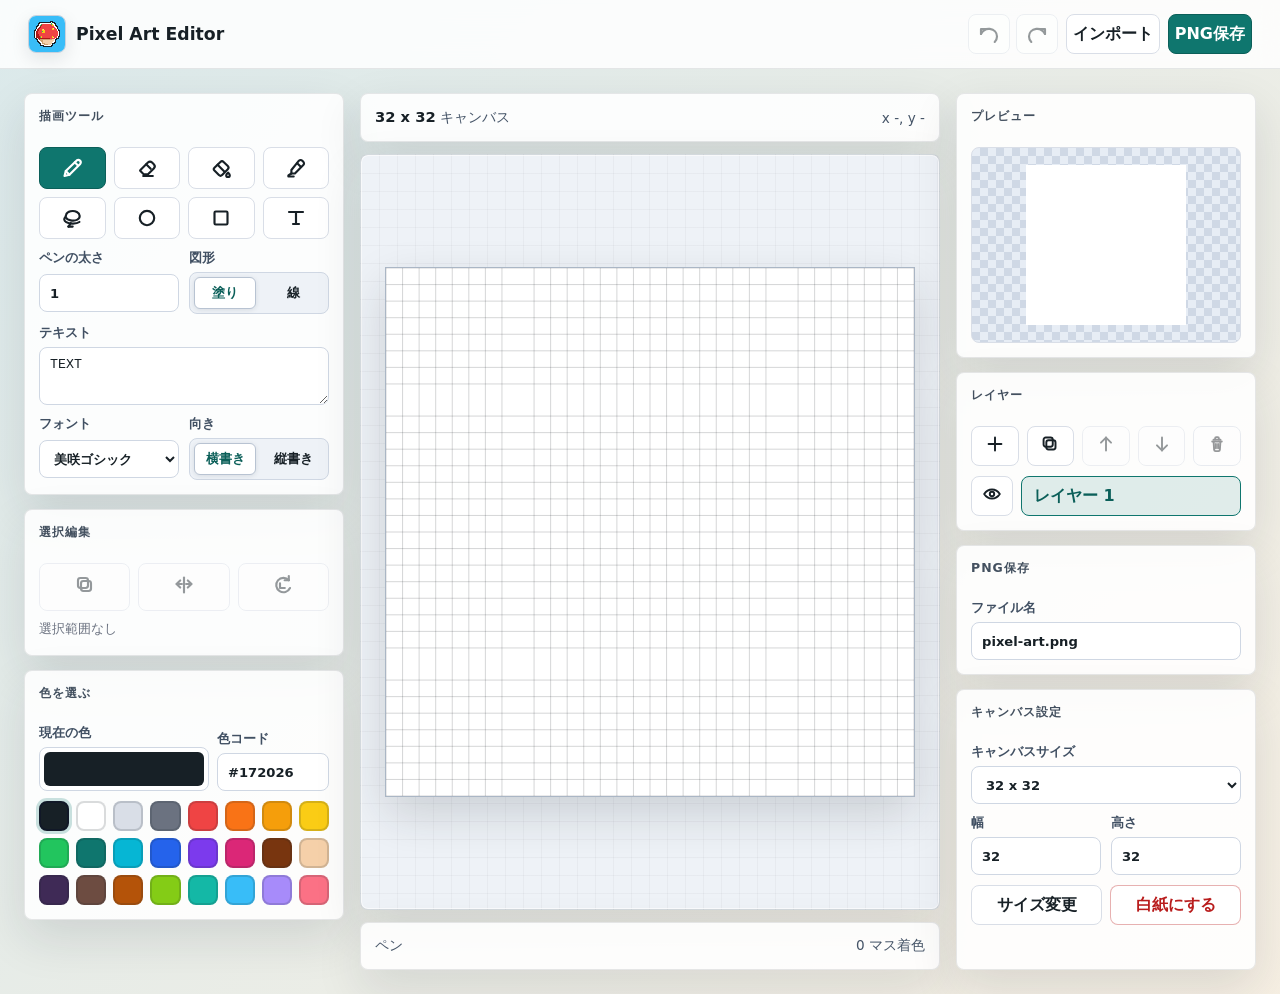
==== commit ae187063: "Add undo and redo controls" ====
--- a/pixel_art_editor.html
+++ b/pixel_art_editor.html
@@ -8,10 +8,22 @@
   <meta name="apple-mobile-web-app-capable" content="yes">
   <meta name="apple-mobile-web-app-status-bar-style" content="default">
   <meta name="apple-mobile-web-app-title" content="Pixel Art">
+  <meta property="og:title" content="Pixel Art Editor">
+  <meta property="og:site_name" content="Pixel Art Editor">
+  <meta property="og:type" content="website">
+  <meta property="og:image" content="mushroom-icon-1024.png">
+  <meta property="og:image:secure_url" content="mushroom-icon-1024.png">
+  <meta property="og:image:type" content="image/png">
+  <meta property="og:image:width" content="1024">
+  <meta property="og:image:height" content="1024">
+  <meta name="twitter:card" content="summary">
+  <meta name="twitter:image" content="mushroom-icon-1024.png">
   <title>Pixel Art Editor</title>
-  <link id="favicon" rel="icon" type="image/png" href="apple-touch-icon-v9.png">
-  <link id="appleTouchIcon" rel="apple-touch-icon" href="apple-touch-icon-v9.png">
-  <link rel="manifest" href="manifest.webmanifest">
+  <link rel="image_src" href="mushroom-icon-1024.png">
+  <link id="favicon" rel="icon" type="image/png" sizes="192x192" href="mushroom-icon-192.png">
+  <link id="appleTouchIcon" rel="apple-touch-icon" sizes="180x180" href="apple-touch-icon.png">
+  <link rel="apple-touch-icon" sizes="1024x1024" href="mushroom-icon-1024.png">
+  <link rel="manifest" href="manifest.webmanifest?v=20260614-mushroom-icon">
   <link href="fonts/misaki.css" rel="stylesheet">
   <style>
     :root {
@@ -118,9 +130,15 @@
 
     .file-actions {
       display: flex;
+      align-items: center;
       gap: 8px;
       flex-wrap: wrap;
       justify-content: flex-end;
+    }
+
+    .history-actions {
+      display: flex;
+      gap: 6px;
     }
 
     .main {
@@ -209,6 +227,11 @@
       font-weight: 700;
     }
 
+    .history-btn {
+      width: 42px;
+      min-height: 40px;
+    }
+
     .tool-btn[aria-pressed="true"],
     .icon-btn.active {
       background: var(--accent);
@@ -217,6 +240,7 @@
     }
 
     .tool-btn svg,
+    .history-btn svg,
     .selection-action-btn svg {
       width: 24px;
       height: 24px;
@@ -354,7 +378,8 @@
       font-weight: 750;
     }
 
-    .action-btn:disabled {
+    .action-btn:disabled,
+    .history-btn:disabled {
       cursor: not-allowed;
       opacity: 0.45;
       transform: none;
@@ -778,10 +803,24 @@
   <div class="app">
     <header class="topbar">
       <div class="brand">
-        <img class="brand-icon" id="appIcon" src="apple-touch-icon-v9.png" alt="" aria-hidden="true">
+        <img class="brand-icon" id="appIcon" src="mushroom-icon-1024.png" alt="" aria-hidden="true">
         <h1 id="appTitle" class="notranslate" translate="no">Pixel Art Editor</h1>
       </div>
       <div class="file-actions" aria-label="ファイル操作">
+        <div class="history-actions" aria-label="履歴操作">
+          <button class="icon-btn history-btn" id="undoAction" type="button" aria-label="元に戻す" title="元に戻す" disabled>
+            <svg viewBox="0 0 24 24" aria-hidden="true" fill="none" stroke="currentColor" stroke-linecap="round" stroke-linejoin="round">
+              <path d="M9 7H4v5"></path>
+              <path d="M4 12c1.8-3.5 5.1-5.5 8.8-5.1 4.4.5 7.2 3.8 7.2 7.6 0 2.1-.9 4-2.3 5.4"></path>
+            </svg>
+          </button>
+          <button class="icon-btn history-btn" id="redoAction" type="button" aria-label="やり直す" title="やり直す" disabled>
+            <svg viewBox="0 0 24 24" aria-hidden="true" fill="none" stroke="currentColor" stroke-linecap="round" stroke-linejoin="round">
+              <path d="M15 7h5v5"></path>
+              <path d="M20 12c-1.8-3.5-5.1-5.5-8.8-5.1C6.8 7.4 4 10.7 4 14.5c0 2.1.9 4 2.3 5.4"></path>
+            </svg>
+          </button>
+        </div>
         <button class="action-btn" id="importImage" type="button">インポート</button>
         <button class="action-btn primary" id="exportPng" type="button">PNG保存</button>
         <input id="imageInput" type="file" accept="image/png,image/jpeg,image/webp" hidden>
@@ -1099,7 +1138,10 @@
     const confirmFileName = document.querySelector("#confirmFileName");
     const cancelExport = document.querySelector("#cancelExport");
     const confirmExport = document.querySelector("#confirmExport");
-
+    const undoAction = document.querySelector("#undoAction");
+    const redoAction = document.querySelector("#redoAction");
+
+    const HISTORY_LIMIT = 40;
     let width = 32;
     let height = 32;
     let layers = [];
@@ -1142,6 +1184,7 @@
     let resizeHasChanged = false;
     let resizeLastSignature = "";
     let history = [];
+    let redoHistory = [];
     let noticeTimer = 0;
     let canvasMetrics = {
       size: 720,
@@ -1929,34 +1972,72 @@
       }
     }
 
-    function pushHistory() {
-      history.push({
+    function captureHistoryState() {
+      return {
         width,
         height,
         layers: cloneLayers(layers),
         activeLayerIndex,
         layerIdCounter
-      });
-      if (history.length > 40) {
-        history.shift();
-      }
-    }
-
-    function undo() {
-      const previous = history.pop();
-      if (!previous) {
-        setNotice("Nothing to undo");
-        return;
-      }
-      width = previous.width;
-      height = previous.height;
-      layerIdCounter = previous.layerIdCounter;
-      setLayers(cloneLayers(previous.layers), previous.activeLayerIndex);
+      };
+    }
+
+    function trimHistoryStack(stack) {
+      if (stack.length > HISTORY_LIMIT) {
+        stack.shift();
+      }
+    }
+
+    function updateHistoryControls() {
+      undoAction.disabled = history.length === 0;
+      redoAction.disabled = redoHistory.length === 0;
+    }
+
+    function restoreHistoryState(state) {
+      width = state.width;
+      height = state.height;
+      layerIdCounter = state.layerIdCounter;
+      setLayers(cloneLayers(state.layers), state.activeLayerIndex);
       clearSelection();
       syncSizeControls();
       render();
       renderLayerList();
+      updateHistoryControls();
+    }
+
+    function pushHistory({ clearRedo = true } = {}) {
+      history.push(captureHistoryState());
+      trimHistoryStack(history);
+      if (clearRedo) {
+        redoHistory = [];
+      }
+      updateHistoryControls();
+    }
+
+    function undo() {
+      const previous = history.pop();
+      if (!previous) {
+        setNotice("元に戻せる操作がありません");
+        updateHistoryControls();
+        return;
+      }
+      redoHistory.push(captureHistoryState());
+      trimHistoryStack(redoHistory);
+      restoreHistoryState(previous);
       setNotice("元に戻しました");
+    }
+
+    function redo() {
+      const next = redoHistory.pop();
+      if (!next) {
+        setNotice("やり直せる操作がありません");
+        updateHistoryControls();
+        return;
+      }
+      history.push(captureHistoryState());
+      trimHistoryStack(history);
+      restoreHistoryState(next);
+      setNotice("やり直しました");
     }
 
     function cellFromEvent(event) {
@@ -2118,19 +2199,63 @@
 
     function circleShapeCells(start, bounds, style) {
       const cells = [];
+      const filledKeys = new Set();
+      const rowEdges = [];
       const rx = Math.max(bounds.rx - 0.5, 0.5);
       const ry = Math.max(bounds.ry - 0.5, 0.5);
       for (let y = bounds.minY; y <= bounds.maxY; y += 1) {
+        let left = null;
+        let right = null;
         for (let x = bounds.minX; x <= bounds.maxX; x += 1) {
           const nx = (x - start.x) / rx;
           const ny = (y - start.y) / ry;
           const value = nx * nx + ny * ny;
-          if (style === "fill" ? value <= 1 : value <= 1 && value >= Math.max(0, 1 - 1.8 / Math.max(rx, ry))) {
-            cells.push({ x, y });
+          if (value <= 1) {
+            const cell = { x, y };
+            cells.push(cell);
+            filledKeys.add(`${x},${y}`);
+            left = left === null ? x : left;
+            right = x;
           }
         }
-      }
-      return cells;
+        if (left !== null) {
+          rowEdges.push({ y, left, right, width: right - left + 1 });
+        }
+      }
+      if (style === "fill") {
+        return cells;
+      }
+
+      const outline = new Map();
+      const addOutlineCell = (x, y) => {
+        outline.set(`${x},${y}`, { x, y });
+      };
+      cells.forEach((cell) => {
+        if (
+          !filledKeys.has(`${cell.x - 1},${cell.y}`)
+          || !filledKeys.has(`${cell.x + 1},${cell.y}`)
+          || !filledKeys.has(`${cell.x},${cell.y - 1}`)
+          || !filledKeys.has(`${cell.x},${cell.y + 1}`)
+        ) {
+          addOutlineCell(cell.x, cell.y);
+        }
+      });
+      for (let i = 1; i < rowEdges.length; i += 1) {
+        const previous = rowEdges[i - 1];
+        const current = rowEdges[i];
+        const bridgeY = current.width >= previous.width ? current.y : previous.y;
+        for (let x = Math.min(previous.left, current.left); x <= Math.max(previous.left, current.left); x += 1) {
+          if (filledKeys.has(`${x},${bridgeY}`)) {
+            addOutlineCell(x, bridgeY);
+          }
+        }
+        for (let x = Math.min(previous.right, current.right); x <= Math.max(previous.right, current.right); x += 1) {
+          if (filledKeys.has(`${x},${bridgeY}`)) {
+            addOutlineCell(x, bridgeY);
+          }
+        }
+      }
+      return Array.from(outline.values());
     }
 
     function pointInTriangle(px, py, a, b, c) {
@@ -2323,7 +2448,7 @@
 
       const image = textCtx.getImageData(0, 0, textCanvas.width, textCanvas.height);
       let changed = false;
-      pushHistory();
+      pushHistory({ clearRedo: false });
       for (let y = 0; y < image.height; y += 1) {
         for (let x = 0; x < image.width; x += 1) {
           const alpha = image.data[(y * image.width + x) * 4 + 3];
@@ -2339,9 +2464,12 @@
       }
 
       if (changed) {
+        redoHistory = [];
+        updateHistoryControls();
         render();
       } else {
         history.pop();
+        updateHistoryControls();
         setNotice("キャンバス内に描画できる文字がありません");
       }
     }
@@ -3160,6 +3288,8 @@
       resizeGrid(Number(gridWidth.value), Number(gridHeight.value));
     });
     document.querySelector("#clearCanvas").addEventListener("click", clearGrid);
+    undoAction.addEventListener("click", undo);
+    redoAction.addEventListener("click", redo);
     copySelection.addEventListener("click", copySelectedPixels);
     flipSelection.addEventListener("click", flipSelectedPixels);
     rotateSelection.addEventListener("click", rotateSelectedPixels);
@@ -3235,13 +3365,23 @@
 
     window.addEventListener("resize", render);
     window.addEventListener("keydown", (event) => {
+      const editableTarget = event.target.closest && event.target.closest("input, textarea, select, [contenteditable='true']");
       if (event.key === "Escape" && !exportConfirm.hidden) {
         closeExportConfirm();
         return;
       }
-      if ((event.metaKey || event.ctrlKey) && event.key.toLowerCase() === "z") {
+      if (!editableTarget && (event.metaKey || event.ctrlKey) && event.key.toLowerCase() === "z") {
         event.preventDefault();
-        undo();
+        if (event.shiftKey) {
+          redo();
+        } else {
+          undo();
+        }
+        return;
+      }
+      if (!editableTarget && (event.metaKey || event.ctrlKey) && event.key.toLowerCase() === "y") {
+        event.preventDefault();
+        redo();
         return;
       }
       const arrowMoves = {
@@ -3251,7 +3391,6 @@
         ArrowRight: { dx: 1, dy: 0 }
       };
       const move = arrowMoves[event.key];
-      const editableTarget = event.target.closest && event.target.closest("input, textarea, select, [contenteditable='true']");
       if (move && !editableTarget && nudgeSelection(move.dx, move.dy)) {
         event.preventDefault();
       }
@@ -3267,6 +3406,8 @@
     renderLayerList();
     render();
     history = [];
+    redoHistory = [];
+    updateHistoryControls();
   </script>
 </body>
 </html>
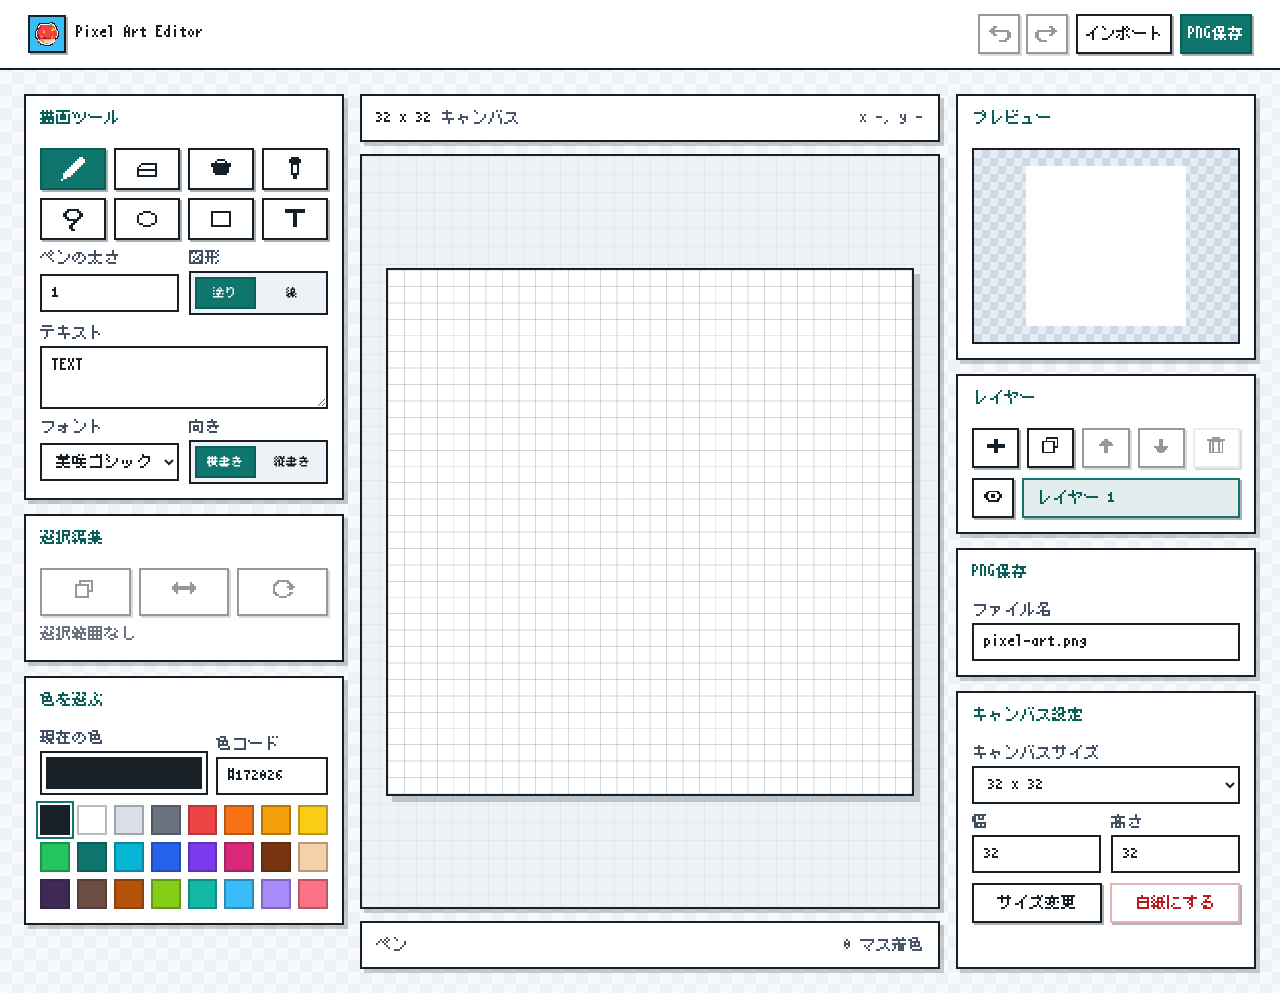
==== commit c9732adb: "Restyle app UI with retro pixel art theme Co-Authored-By: Claude Fable 5 <noreply@anthropic.com>" ====
--- a/pixel_art_editor.html
+++ b/pixel_art_editor.html
@@ -31,14 +31,15 @@
       --ink: #172026;
       --muted: #6b7280;
       --panel: #ffffff;
-      --line: #d9dee7;
+      --line: #172026;
       --soft: #f4f7fb;
       --canvas: #eef2f7;
       --accent: #0f766e;
       --accent-dark: #0b5f59;
       --danger: #b91c1c;
-      --radius: 8px;
-      --shadow: 0 18px 48px rgba(25, 35, 48, 0.12);
+      --radius: 0;
+      --shadow: 4px 4px 0 rgba(23, 32, 38, 0.22);
+      --pixel-font: "misaki_gothic", "Hiragino Kaku Gothic ProN", monospace;
     }
 
     * {
@@ -50,37 +51,51 @@
       min-height: 100vh;
       min-height: 100dvh;
       background:
-        linear-gradient(135deg, rgba(15, 118, 110, 0.12), rgba(245, 158, 11, 0.10)),
+        conic-gradient(#eef2f7 25%, #f7f9fc 25% 50%, #eef2f7 50% 75%, #f7f9fc 75%) 0 0 / 24px 24px,
         #f7f9fc;
       color: var(--ink);
-      font-family: ui-sans-serif, system-ui, -apple-system, BlinkMacSystemFont, "Segoe UI", sans-serif;
+      font-family: var(--pixel-font);
+      font-size: 16px;
+      -webkit-font-smoothing: none;
+      font-smooth: never;
       -webkit-tap-highlight-color: transparent;
       overscroll-behavior: none;
     }
 
     button,
     input,
-    select {
+    select,
+    textarea {
       font: inherit;
     }
 
+    /* 美咲フォントは単一ウェイトのため、合成ボールドで滲まないよう常に等ウェイトにする */
+    strong,
+    b {
+      font-weight: 400;
+    }
+
     button {
-      border: 1px solid var(--line);
+      border: 2px solid var(--ink);
       background: #fff;
       color: var(--ink);
       cursor: pointer;
-      transition: transform 120ms ease, border-color 120ms ease, background 120ms ease, color 120ms ease;
+      box-shadow: 2px 2px 0 rgba(23, 32, 38, 0.35);
     }
 
     button:hover {
-      border-color: #9aa7b8;
-      transform: translateY(-1px);
+      background: var(--soft);
+    }
+
+    button:active:not(:disabled) {
+      transform: translate(2px, 2px);
+      box-shadow: none;
     }
 
     button:focus-visible,
     input:focus-visible,
     select:focus-visible {
-      outline: 3px solid rgba(15, 118, 110, 0.24);
+      outline: 2px solid var(--accent);
       outline-offset: 2px;
     }
 
@@ -97,9 +112,8 @@
       justify-content: space-between;
       gap: 18px;
       padding: 14px clamp(14px, 3vw, 28px);
-      border-bottom: 1px solid rgba(23, 32, 38, 0.10);
-      background: rgba(255, 255, 255, 0.84);
-      backdrop-filter: blur(14px);
+      border-bottom: 2px solid var(--ink);
+      background: #ffffff;
     }
 
     .brand {
@@ -113,16 +127,16 @@
       width: 38px;
       height: 38px;
       object-fit: cover;
-      border: 1px solid #c8d1dd;
-      border-radius: var(--radius);
+      border: 2px solid var(--ink);
       background: #10d5dc;
-      box-shadow: 0 6px 18px rgba(23, 32, 38, 0.10);
+      box-shadow: 2px 2px 0 rgba(23, 32, 38, 0.35);
       image-rendering: pixelated;
     }
 
     h1 {
       margin: 0;
-      font-size: 1.08rem;
+      font-size: 16px;
+      font-weight: 400;
       letter-spacing: 0;
       line-height: 1.1;
       white-space: nowrap;
@@ -150,9 +164,8 @@
     }
 
     .panel {
-      background: rgba(255, 255, 255, 0.88);
-      border: 1px solid rgba(23, 32, 38, 0.10);
-      border-radius: var(--radius);
+      background: #ffffff;
+      border: 2px solid var(--ink);
       box-shadow: var(--shadow);
       padding: 14px;
       min-width: 0;
@@ -160,10 +173,9 @@
 
     .panel h2 {
       margin: 0 0 12px;
-      font-size: 0.78rem;
-      text-transform: uppercase;
-      letter-spacing: 0.08em;
-      color: #43505f;
+      font-size: 16px;
+      font-weight: 400;
+      color: var(--accent-dark);
     }
 
     .left,
@@ -188,13 +200,12 @@
       place-items: center;
       padding: clamp(12px, 2vw, 24px);
       background:
-        linear-gradient(90deg, rgba(23, 32, 38, 0.035) 1px, transparent 1px),
-        linear-gradient(rgba(23, 32, 38, 0.035) 1px, transparent 1px),
+        linear-gradient(90deg, rgba(23, 32, 38, 0.05) 1px, transparent 1px),
+        linear-gradient(rgba(23, 32, 38, 0.05) 1px, transparent 1px),
         var(--canvas);
       background-size: 18px 18px;
-      border: 1px solid rgba(23, 32, 38, 0.12);
-      border-radius: var(--radius);
-      box-shadow: inset 0 0 0 1px rgba(255, 255, 255, 0.72), var(--shadow);
+      border: 2px solid var(--ink);
+      box-shadow: var(--shadow);
       overflow: auto;
     }
 
@@ -205,8 +216,8 @@
       max-height: calc(100vh - 220px);
       aspect-ratio: 1;
       background: #fff;
-      border: 1px solid #aab6c5;
-      box-shadow: 0 18px 44px rgba(23, 32, 38, 0.16);
+      border: 2px solid var(--ink);
+      box-shadow: 6px 6px 0 rgba(23, 32, 38, 0.22);
       cursor: crosshair;
       image-rendering: pixelated;
       touch-action: none;
@@ -221,10 +232,8 @@
     .tool-btn,
     .icon-btn {
       min-height: 42px;
-      border-radius: var(--radius);
       display: inline-grid;
       place-items: center;
-      font-weight: 700;
     }
 
     .history-btn {
@@ -245,7 +254,6 @@
       width: 24px;
       height: 24px;
       pointer-events: none;
-      stroke-width: 2.15;
     }
 
     .control-grid {
@@ -258,8 +266,8 @@
       display: grid;
       gap: 5px;
       color: #415063;
-      font-size: 0.82rem;
-      font-weight: 700;
+      font-size: 16px;
+      font-weight: 400;
     }
 
     .height-field::before {
@@ -271,8 +279,7 @@
     input[type="text"],
     textarea {
       min-width: 0;
-      border: 1px solid #cfd7e3;
-      border-radius: var(--radius);
+      border: 2px solid var(--ink);
       background: #fff;
       color: var(--ink);
       padding: 0 10px;
@@ -295,8 +302,7 @@
       width: 100%;
       height: 44px;
       padding: 2px;
-      border: 1px solid #cfd7e3;
-      border-radius: var(--radius);
+      border: 2px solid var(--ink);
       background: #fff;
       cursor: pointer;
     }
@@ -307,12 +313,12 @@
 
     input[type="color"]::-webkit-color-swatch {
       border: 0;
-      border-radius: 6px;
+      border-radius: 0;
     }
 
     input[type="color"]::-moz-color-swatch {
       border: 0;
-      border-radius: 6px;
+      border-radius: 0;
     }
 
     .segmented {
@@ -320,24 +326,24 @@
       grid-template-columns: 1fr 1fr;
       gap: 6px;
       padding: 4px;
-      border: 1px solid #cfd7e3;
-      border-radius: var(--radius);
+      border: 2px solid var(--ink);
       background: #eef2f7;
     }
 
     .segment-btn {
       min-height: 32px;
-      border-radius: 6px;
       border-color: transparent;
       background: transparent;
-      font-weight: 750;
+      box-shadow: none;
+      font-size: 12px;
+      white-space: nowrap;
+      padding: 0 2px;
     }
 
     .segment-btn[aria-pressed="true"] {
-      background: #ffffff;
-      border-color: #b8c3d2;
-      color: var(--accent-dark);
-      box-shadow: 0 1px 5px rgba(23, 32, 38, 0.10);
+      background: var(--accent);
+      border-color: var(--accent-dark);
+      color: #fff;
     }
 
     .color-row {
@@ -357,13 +363,13 @@
       width: 100%;
       aspect-ratio: 1;
       min-height: 26px;
-      border-radius: var(--radius);
-      border: 2px solid rgba(23, 32, 38, 0.16);
+      border: 2px solid rgba(23, 32, 38, 0.3);
+      box-shadow: none;
     }
 
     .swatch.active {
-      border-color: #111827;
-      box-shadow: 0 0 0 3px rgba(15, 118, 110, 0.22);
+      border-color: var(--ink);
+      box-shadow: 0 0 0 2px #fff, 0 0 0 4px var(--accent);
     }
 
     .actions {
@@ -374,8 +380,6 @@
 
     .action-btn {
       min-height: 40px;
-      border-radius: var(--radius);
-      font-weight: 750;
     }
 
     .action-btn:disabled,
@@ -400,7 +404,7 @@
       margin: 0;
       min-height: 20px;
       color: var(--muted);
-      font-size: 0.8rem;
+      font-size: 16px;
     }
 
     .layer-actions {
@@ -452,7 +456,6 @@
       width: 22px;
       height: 22px;
       pointer-events: none;
-      stroke-width: 2.1;
     }
 
     .layer-delete-btn {
@@ -478,20 +481,18 @@
       justify-content: space-between;
       gap: 10px;
       color: #465568;
-      font-size: 0.85rem;
+      font-size: 16px;
     }
 
     .status strong {
       color: var(--ink);
-      font-size: 0.92rem;
     }
 
     .preview-frame {
       display: grid;
       place-items: center;
       min-height: 196px;
-      border: 1px solid var(--line);
-      border-radius: var(--radius);
+      border: 2px solid var(--ink);
       background-color: #e7edf5;
       background-image:
         linear-gradient(45deg, #cfd8e5 25%, transparent 25%),
@@ -522,7 +523,7 @@
       margin: 0;
       min-height: 20px;
       color: var(--muted);
-      font-size: 0.8rem;
+      font-size: 16px;
     }
 
     .confirm-overlay {
@@ -542,17 +543,15 @@
     .confirm-dialog {
       width: min(420px, 100%);
       padding: 18px;
-      border: 1px solid rgba(23, 32, 38, 0.16);
-      border-radius: var(--radius);
+      border: 2px solid var(--ink);
       background: #fff;
-      box-shadow: 0 22px 60px rgba(23, 32, 38, 0.24);
+      box-shadow: 6px 6px 0 rgba(23, 32, 38, 0.35);
     }
 
     .confirm-dialog h2 {
       margin: 0 0 12px;
-      font-size: 1rem;
+      font-size: 16px;
       letter-spacing: 0;
-      text-transform: none;
       color: var(--ink);
     }
 
@@ -563,7 +562,7 @@
       padding: 0;
       list-style: none;
       color: #405064;
-      font-size: 0.9rem;
+      font-size: 16px;
     }
 
     .confirm-list li {
@@ -576,7 +575,6 @@
 
     .confirm-list strong {
       color: var(--ink);
-      font-weight: 750;
       text-align: right;
     }
 
@@ -610,8 +608,7 @@
         align-items: center;
         flex-direction: row;
         padding: calc(10px + env(safe-area-inset-top)) 14px 10px;
-        background: rgba(255, 255, 255, 0.94);
-        backdrop-filter: none;
+        background: #ffffff;
       }
 
       .brand-icon {
@@ -633,11 +630,9 @@
         grid-template-columns: 1fr 1fr;
         gap: 10px;
         padding: 10px;
-        border: 1px solid rgba(23, 32, 38, 0.12);
-        border-radius: 14px;
-        background: rgba(255, 255, 255, 0.94);
-        box-shadow: 0 16px 46px rgba(23, 32, 38, 0.22);
-        backdrop-filter: blur(14px);
+        border: 2px solid var(--ink);
+        background: #ffffff;
+        box-shadow: 4px 4px 0 rgba(23, 32, 38, 0.3);
       }
 
       .file-actions button {
@@ -667,7 +662,7 @@
 
       .panel {
         padding: 12px;
-        box-shadow: 0 8px 24px rgba(25, 35, 48, 0.10);
+        box-shadow: 3px 3px 0 rgba(23, 32, 38, 0.22);
       }
 
       .left,
@@ -712,7 +707,6 @@
       .status {
         min-height: 36px;
         padding: 9px 10px;
-        font-size: 0.78rem;
       }
 
       .control-grid,
@@ -759,7 +753,6 @@
 
       .confirm-dialog {
         width: 100%;
-        border-radius: 14px;
       }
     }
 
@@ -809,15 +802,13 @@
       <div class="file-actions" aria-label="ファイル操作">
         <div class="history-actions" aria-label="履歴操作">
           <button class="icon-btn history-btn" id="undoAction" type="button" aria-label="元に戻す" title="元に戻す" disabled>
-            <svg viewBox="0 0 24 24" aria-hidden="true" fill="none" stroke="currentColor" stroke-linecap="round" stroke-linejoin="round">
-              <path d="M9 7H4v5"></path>
-              <path d="M4 12c1.8-3.5 5.1-5.5 8.8-5.1 4.4.5 7.2 3.8 7.2 7.6 0 2.1-.9 4-2.3 5.4"></path>
+            <svg viewBox="0 0 12 12" aria-hidden="true" fill="currentColor" shape-rendering="crispEdges">
+              <path d="M3 2h2v1h-2zM2 3h2v1h-2zM1 4h10v1h-10zM2 5h2v1h-2zM10 5h2v1h-2zM3 6h2v1h-2zM10 6h2v1h-2zM10 7h2v1h-2zM9 8h2v1h-2zM6 9h4v1h-4z"></path>
             </svg>
           </button>
           <button class="icon-btn history-btn" id="redoAction" type="button" aria-label="やり直す" title="やり直す" disabled>
-            <svg viewBox="0 0 24 24" aria-hidden="true" fill="none" stroke="currentColor" stroke-linecap="round" stroke-linejoin="round">
-              <path d="M15 7h5v5"></path>
-              <path d="M20 12c-1.8-3.5-5.1-5.5-8.8-5.1C6.8 7.4 4 10.7 4 14.5c0 2.1.9 4 2.3 5.4"></path>
+            <svg viewBox="0 0 12 12" aria-hidden="true" fill="currentColor" shape-rendering="crispEdges">
+              <path d="M7 2h2v1h-2zM8 3h2v1h-2zM1 4h10v1h-10zM0 5h2v1h-2zM8 5h2v1h-2zM0 6h2v1h-2zM7 6h2v1h-2zM0 7h2v1h-2zM1 8h2v1h-2zM2 9h4v1h-4z"></path>
             </svg>
           </button>
         </div>
@@ -833,57 +824,43 @@
           <h2>描画ツール</h2>
           <div class="toolbar" role="toolbar" aria-label="描画ツール">
             <button class="tool-btn" type="button" data-tool="draw" aria-label="ペン" title="ペン">
-              <svg viewBox="0 0 24 24" aria-hidden="true" fill="none" stroke="currentColor" stroke-linecap="round" stroke-linejoin="round">
-                <path d="M16.7 4.4a2.5 2.5 0 0 1 3.5 3.5L9.4 18.7 4.5 20l1.3-4.9L16.7 4.4z"></path>
-                <path d="M14.8 6.3l2.9 2.9"></path>
-                <path d="M5.8 15.1l3.6 3.6"></path>
+              <svg viewBox="0 0 12 12" aria-hidden="true" fill="currentColor" shape-rendering="crispEdges">
+                <path d="M9 0h2v1h-2zM8 1h4v1h-4zM7 2h5v1h-5zM6 3h5v1h-5zM5 4h5v1h-5zM4 5h5v1h-5zM3 6h5v1h-5zM2 7h5v1h-5zM1 8h5v1h-5zM1 9h4v1h-4zM1 10h2v1h-2zM0 11h1v1h-1z"></path>
               </svg>
             </button>
             <button class="tool-btn" type="button" data-tool="erase" aria-label="消しゴム" title="消しゴム">
-              <svg viewBox="0 0 24 24" aria-hidden="true" fill="none" stroke="currentColor" stroke-linecap="round" stroke-linejoin="round">
-                <path d="M5.2 14.3l7.7-7.7a3 3 0 0 1 4.2 0l1.7 1.7a3 3 0 0 1 0 4.2l-5.8 5.8H8.7l-3.5-3.5a.4.4 0 0 1 0-.5z"></path>
-                <path d="M11.2 8.3l4.5 4.5"></path>
-                <path d="M8.2 20h9.6"></path>
+              <svg viewBox="0 0 12 12" aria-hidden="true" fill="currentColor" shape-rendering="crispEdges">
+                <path d="M3 3h8v1h-8zM2 4h1v1h-1zM10 4h1v1h-1zM1 5h1v1h-1zM10 5h1v1h-1zM1 6h10v1h-10zM1 7h1v1h-1zM10 7h1v1h-1zM1 8h1v1h-1zM10 8h1v1h-1zM1 9h10v1h-10z"></path>
               </svg>
             </button>
             <button class="tool-btn" type="button" data-tool="fill" aria-label="塗りつぶし" title="塗りつぶし">
-              <svg viewBox="0 0 24 24" aria-hidden="true" fill="none" stroke="currentColor" stroke-linecap="round" stroke-linejoin="round">
-                <path d="M5.2 12.1l6.2-6.2a2.3 2.3 0 0 1 3.2 0l4.2 4.2a2.3 2.3 0 0 1 0 3.2L13.1 19a2.3 2.3 0 0 1-3.2 0l-4.7-4.7a1.5 1.5 0 0 1 0-2.2z"></path>
-                <path d="M8.6 8.7l6.7 6.7"></path>
-                <path d="M19.2 16.7c1 1 1.6 1.8 1.6 2.5a1.8 1.8 0 0 1-3.6 0c0-.7.7-1.5 2-2.5z"></path>
+              <svg viewBox="0 0 12 12" aria-hidden="true" fill="currentColor" shape-rendering="crispEdges">
+                <path d="M4 1h4v1h-4zM3 2h1v1h-1zM8 2h1v1h-1zM1 3h10v1h-10zM1 4h10v1h-10zM2 5h8v1h-8zM2 6h8v1h-8zM2 7h8v1h-8zM3 8h6v1h-6z"></path>
               </svg>
             </button>
             <button class="tool-btn" type="button" data-tool="pick" aria-label="色を拾う" title="色を拾う">
-              <svg viewBox="0 0 24 24" aria-hidden="true" fill="none" stroke="currentColor" stroke-linecap="round" stroke-linejoin="round">
-                <path d="M14.9 4.7a2.4 2.4 0 0 1 3.4 0l1 1a2.4 2.4 0 0 1 0 3.4l-8.4 8.4H7.4v-3.5l7.5-9.3z"></path>
-                <path d="M13.2 7.2l3.6 3.6"></path>
-                <path d="M7.4 17.5l-3 2"></path>
-                <path d="M4.4 20.5h5.3"></path>
+              <svg viewBox="0 0 12 12" aria-hidden="true" fill="currentColor" shape-rendering="crispEdges">
+                <path d="M4 0h4v1h-4zM3 1h6v1h-6zM3 2h6v1h-6zM4 3h4v1h-4zM4 4h1v1h-1zM7 4h1v1h-1zM4 5h1v1h-1zM7 5h1v1h-1zM4 6h1v1h-1zM7 6h1v1h-1zM4 7h1v1h-1zM7 7h1v1h-1zM4 8h4v1h-4zM5 9h2v1h-2zM5 10h2v1h-2z"></path>
               </svg>
             </button>
             <button class="tool-btn" type="button" data-tool="lasso" aria-label="なげわ選択" title="なげわ選択">
-              <svg viewBox="0 0 24 24" aria-hidden="true" fill="none" stroke="currentColor" stroke-linecap="round" stroke-linejoin="round">
-                <path d="M6.2 8.4c1.1-3.2 6.9-4.4 10.7-2.4 3.5 1.9 3.7 5.9.5 7.6-3.7 2-10.4.8-11.5-2.2-.3-.9-.2-2 .3-3z"></path>
-                <path d="M5.4 11.1c-1.8 1.5-1.5 3.6.8 5 3.4 2.1 10.4 2 13.2-.1"></path>
-                <path d="M10.8 17.1l-2.2 3.5"></path>
-                <path d="M8.2 20.6h4.5"></path>
+              <svg viewBox="0 0 12 12" aria-hidden="true" fill="currentColor" shape-rendering="crispEdges">
+                <path d="M3 1h6v1h-6zM2 2h2v1h-2zM8 2h2v1h-2zM1 3h2v1h-2zM9 3h2v1h-2zM1 4h2v1h-2zM9 4h2v1h-2zM2 5h2v1h-2zM8 5h2v1h-2zM3 6h6v1h-6zM6 7h2v1h-2zM5 8h2v1h-2zM4 9h2v1h-2zM4 10h2v1h-2zM5 11h2v1h-2z"></path>
               </svg>
             </button>
             <button class="tool-btn" type="button" data-tool="circle" aria-label="丸" title="丸">
-              <svg viewBox="0 0 24 24" aria-hidden="true" fill="none" stroke="currentColor" stroke-linecap="round" stroke-linejoin="round">
-                <circle cx="12" cy="12" r="7.2"></circle>
+              <svg viewBox="0 0 12 12" aria-hidden="true" fill="currentColor" shape-rendering="crispEdges">
+                <path d="M4 2h4v1h-4zM2 3h2v1h-2zM8 3h2v1h-2zM1 4h1v1h-1zM10 4h1v1h-1zM1 5h1v1h-1zM10 5h1v1h-1zM1 6h1v1h-1zM10 6h1v1h-1zM1 7h1v1h-1zM10 7h1v1h-1zM2 8h2v1h-2zM8 8h2v1h-2zM4 9h4v1h-4z"></path>
               </svg>
             </button>
             <button class="tool-btn" type="button" data-tool="rect" aria-label="四角" title="四角">
-              <svg viewBox="0 0 24 24" aria-hidden="true" fill="none" stroke="currentColor" stroke-linecap="round" stroke-linejoin="round">
-                <rect x="5.5" y="5.5" width="13" height="13" rx="1.2"></rect>
+              <svg viewBox="0 0 12 12" aria-hidden="true" fill="currentColor" shape-rendering="crispEdges">
+                <path d="M1 2h10v1h-10zM1 3h1v1h-1zM10 3h1v1h-1zM1 4h1v1h-1zM10 4h1v1h-1zM1 5h1v1h-1zM10 5h1v1h-1zM1 6h1v1h-1zM10 6h1v1h-1zM1 7h1v1h-1zM10 7h1v1h-1zM1 8h1v1h-1zM10 8h1v1h-1zM1 9h10v1h-10z"></path>
               </svg>
             </button>
             <button class="tool-btn" type="button" data-tool="text" aria-label="テキスト" title="テキスト">
-              <svg viewBox="0 0 24 24" aria-hidden="true" fill="none" stroke="currentColor" stroke-linecap="round" stroke-linejoin="round">
-                <path d="M5 6h14"></path>
-                <path d="M12 6v12"></path>
-                <path d="M9 18h6"></path>
+              <svg viewBox="0 0 12 12" aria-hidden="true" fill="currentColor" shape-rendering="crispEdges">
+                <path d="M1 1h10v1h-10zM1 2h10v1h-10zM5 3h2v1h-2zM5 4h2v1h-2zM5 5h2v1h-2zM5 6h2v1h-2zM5 7h2v1h-2zM5 8h2v1h-2zM5 9h2v1h-2z"></path>
               </svg>
             </button>
           </div>
@@ -926,26 +903,18 @@
           <h2>選択編集</h2>
           <div class="selection-actions">
             <button class="action-btn selection-action-btn" id="copySelection" type="button" aria-label="コピー" title="コピー" disabled>
-              <svg viewBox="0 0 24 24" aria-hidden="true" fill="none" stroke="currentColor" stroke-linecap="round" stroke-linejoin="round">
-                <rect x="8" y="8" width="10" height="10" rx="2.4"></rect>
-                <rect x="5" y="5" width="10" height="10" rx="2.4"></rect>
+              <svg viewBox="0 0 12 12" aria-hidden="true" fill="currentColor" shape-rendering="crispEdges">
+                <path d="M3 1h7v1h-7zM3 2h1v1h-1zM9 2h1v1h-1zM1 3h7v1h-7zM9 3h1v1h-1zM1 4h1v1h-1zM7 4h1v1h-1zM9 4h1v1h-1zM1 5h1v1h-1zM7 5h1v1h-1zM9 5h1v1h-1zM1 6h1v1h-1zM7 6h3v1h-3zM1 7h1v1h-1zM7 7h1v1h-1zM1 8h1v1h-1zM7 8h1v1h-1zM1 9h7v1h-7z"></path>
               </svg>
             </button>
             <button class="action-btn selection-action-btn" id="flipSelection" type="button" aria-label="左右反転" title="左右反転" disabled>
-              <svg viewBox="0 0 24 24" aria-hidden="true" fill="none" stroke="currentColor" stroke-linecap="round" stroke-linejoin="round">
-                <path d="M12 4.5v15"></path>
-                <path d="M8.2 7.4L4.5 11l3.7 3.6"></path>
-                <path d="M15.8 7.4l3.7 3.6-3.7 3.6"></path>
-                <path d="M4.8 11h5.1"></path>
-                <path d="M14.1 11h5.1"></path>
+              <svg viewBox="0 0 12 12" aria-hidden="true" fill="currentColor" shape-rendering="crispEdges">
+                <path d="M2 2h1v1h-1zM9 2h1v1h-1zM1 3h2v1h-2zM9 3h2v1h-2zM0 4h12v1h-12zM0 5h12v1h-12zM1 6h2v1h-2zM9 6h2v1h-2zM2 7h1v1h-1zM9 7h1v1h-1z"></path>
               </svg>
             </button>
             <button class="action-btn selection-action-btn" id="rotateSelection" type="button" aria-label="90度回転" title="90度回転" disabled>
-              <svg viewBox="0 0 24 24" aria-hidden="true" fill="none" stroke="currentColor" stroke-linecap="round" stroke-linejoin="round">
-                <path d="M17.8 7.2A7.2 7.2 0 1 0 19 15"></path>
-                <path d="M17.8 7.2h-4.2"></path>
-                <path d="M17.8 7.2v-4.2"></path>
-                <path d="M9 10.2v4.8h4.8"></path>
+              <svg viewBox="0 0 12 12" aria-hidden="true" fill="currentColor" shape-rendering="crispEdges">
+                <path d="M3 1h6v1h-6zM2 2h2v1h-2zM8 2h2v1h-2zM1 3h2v1h-2zM9 3h2v1h-2zM1 4h1v1h-1zM8 4h4v1h-4zM1 5h1v1h-1zM9 5h2v1h-2zM1 6h1v1h-1zM1 7h2v1h-2zM9 7h2v1h-2zM2 8h2v1h-2zM8 8h2v1h-2zM4 9h4v1h-4z"></path>
               </svg>
             </button>
           </div>
@@ -995,37 +964,28 @@
           <h2>レイヤー</h2>
           <div class="layer-actions" aria-label="レイヤー操作">
             <button class="action-btn layer-icon-btn" id="addLayer" type="button" aria-label="レイヤーを追加" title="レイヤーを追加">
-              <svg viewBox="0 0 24 24" aria-hidden="true" fill="none" stroke="currentColor" stroke-linecap="round" stroke-linejoin="round">
-                <path d="M12 5v14"></path>
-                <path d="M5 12h14"></path>
+              <svg viewBox="0 0 12 12" aria-hidden="true" fill="currentColor" shape-rendering="crispEdges">
+                <path d="M5 2h2v1h-2zM5 3h2v1h-2zM5 4h2v1h-2zM1 5h10v1h-10zM1 6h10v1h-10zM5 7h2v1h-2zM5 8h2v1h-2zM5 9h2v1h-2z"></path>
               </svg>
             </button>
             <button class="action-btn layer-icon-btn" id="duplicateLayer" type="button" aria-label="レイヤーを複製" title="レイヤーを複製">
-              <svg viewBox="0 0 24 24" aria-hidden="true" fill="none" stroke="currentColor" stroke-linecap="round" stroke-linejoin="round">
-                <rect x="8" y="8" width="10" height="10" rx="2.4"></rect>
-                <rect x="5" y="5" width="10" height="10" rx="2.4"></rect>
+              <svg viewBox="0 0 12 12" aria-hidden="true" fill="currentColor" shape-rendering="crispEdges">
+                <path d="M3 1h7v1h-7zM3 2h1v1h-1zM9 2h1v1h-1zM1 3h7v1h-7zM9 3h1v1h-1zM1 4h1v1h-1zM7 4h1v1h-1zM9 4h1v1h-1zM1 5h1v1h-1zM7 5h1v1h-1zM9 5h1v1h-1zM1 6h1v1h-1zM7 6h3v1h-3zM1 7h1v1h-1zM7 7h1v1h-1zM1 8h1v1h-1zM7 8h1v1h-1zM1 9h7v1h-7z"></path>
               </svg>
             </button>
             <button class="action-btn layer-icon-btn" id="moveLayerUp" type="button" aria-label="レイヤーを上へ" title="レイヤーを上へ">
-              <svg viewBox="0 0 24 24" aria-hidden="true" fill="none" stroke="currentColor" stroke-linecap="round" stroke-linejoin="round">
-                <path d="M12 19V5"></path>
-                <path d="M6.5 10.5L12 5l5.5 5.5"></path>
+              <svg viewBox="0 0 12 12" aria-hidden="true" fill="currentColor" shape-rendering="crispEdges">
+                <path d="M5 2h2v1h-2zM4 3h4v1h-4zM3 4h6v1h-6zM2 5h8v1h-8zM5 6h2v1h-2zM5 7h2v1h-2zM5 8h2v1h-2zM5 9h2v1h-2z"></path>
               </svg>
             </button>
             <button class="action-btn layer-icon-btn" id="moveLayerDown" type="button" aria-label="レイヤーを下へ" title="レイヤーを下へ">
-              <svg viewBox="0 0 24 24" aria-hidden="true" fill="none" stroke="currentColor" stroke-linecap="round" stroke-linejoin="round">
-                <path d="M12 5v14"></path>
-                <path d="M6.5 13.5L12 19l5.5-5.5"></path>
+              <svg viewBox="0 0 12 12" aria-hidden="true" fill="currentColor" shape-rendering="crispEdges">
+                <path d="M5 2h2v1h-2zM5 3h2v1h-2zM5 4h2v1h-2zM5 5h2v1h-2zM2 6h8v1h-8zM3 7h6v1h-6zM4 8h4v1h-4zM5 9h2v1h-2z"></path>
               </svg>
             </button>
             <button class="action-btn layer-icon-btn layer-delete-btn" id="deleteLayer" type="button" aria-label="レイヤーを削除" title="レイヤーを削除">
-              <svg viewBox="0 0 24 24" aria-hidden="true" fill="none" stroke="currentColor" stroke-linecap="round" stroke-linejoin="round">
-                <path d="M8.2 7.2h7.6"></path>
-                <path d="M10 7.2V5.7c0-.7.5-1.2 1.2-1.2h1.6c.7 0 1.2.5 1.2 1.2v1.5"></path>
-                <path d="M6.8 9.2h10.4"></path>
-                <path d="M8.3 9.2l.6 9.2c.1.8.7 1.4 1.5 1.4h3.2c.8 0 1.4-.6 1.5-1.4l.6-9.2"></path>
-                <path d="M10.8 12v4.6"></path>
-                <path d="M13.2 12v4.6"></path>
+              <svg viewBox="0 0 12 12" aria-hidden="true" fill="currentColor" shape-rendering="crispEdges">
+                <path d="M4 1h4v1h-4zM1 2h10v1h-10zM2 3h8v1h-8zM2 4h1v1h-1zM4 4h1v1h-1zM7 4h1v1h-1zM9 4h1v1h-1zM2 5h1v1h-1zM4 5h1v1h-1zM7 5h1v1h-1zM9 5h1v1h-1zM2 6h1v1h-1zM4 6h1v1h-1zM7 6h1v1h-1zM9 6h1v1h-1zM2 7h1v1h-1zM4 7h1v1h-1zM7 7h1v1h-1zM9 7h1v1h-1zM2 8h1v1h-1zM4 8h1v1h-1zM7 8h1v1h-1zM9 8h1v1h-1zM2 9h8v1h-8z"></path>
               </svg>
             </button>
           </div>
@@ -1328,8 +1288,8 @@
 
     function visibilityIcon(isVisible) {
       return isVisible
-        ? '<path d="M3.5 12s3.2-5 8.5-5 8.5 5 8.5 5-3.2 5-8.5 5-8.5-5-8.5-5z"></path><circle cx="12" cy="12" r="2.4"></circle>'
-        : '<path d="M4.5 4.5l15 15"></path><path d="M9.8 7.4A9.7 9.7 0 0 1 12 7c5.3 0 8.5 5 8.5 5a13 13 0 0 1-2.4 2.8"></path><path d="M14.1 14.1A2.4 2.4 0 0 1 9.9 9.9"></path><path d="M6.4 6.9A14 14 0 0 0 3.5 12s3.2 5 8.5 5c1.2 0 2.2-.2 3.2-.6"></path>';
+        ? '<path d="M3 3h6v1h-6zM2 4h2v1h-2zM8 4h2v1h-2zM1 5h2v1h-2zM5 5h2v1h-2zM9 5h2v1h-2zM1 6h2v1h-2zM5 6h2v1h-2zM9 6h2v1h-2zM2 7h2v1h-2zM8 7h2v1h-2zM3 8h6v1h-6z"></path>'
+        : '<path d="M1 4h1v1h-1zM10 4h1v1h-1zM2 5h2v1h-2zM8 5h2v1h-2zM3 6h6v1h-6zM2 7h1v1h-1zM9 7h1v1h-1zM4 8h1v1h-1zM7 8h1v1h-1z"></path>';
     }
 
     function renderLayerList() {
@@ -1343,7 +1303,7 @@
           return `
             <div class="layer-row${isActive ? " active" : ""}" data-layer-index="${layerIndex}">
               <button class="action-btn layer-icon-btn layer-visibility" type="button" aria-label="${layerName}の表示切替" title="表示切替">
-                <svg viewBox="0 0 24 24" aria-hidden="true" fill="none" stroke="currentColor" stroke-linecap="round" stroke-linejoin="round">${visibilityIcon(layer.visible)}</svg>
+                <svg viewBox="0 0 12 12" aria-hidden="true" fill="currentColor" shape-rendering="crispEdges">${visibilityIcon(layer.visible)}</svg>
               </button>
               ${nameControl}
             </div>
@@ -3411,4 +3371,4 @@
   </script>
 </body>
 </html>
-
+
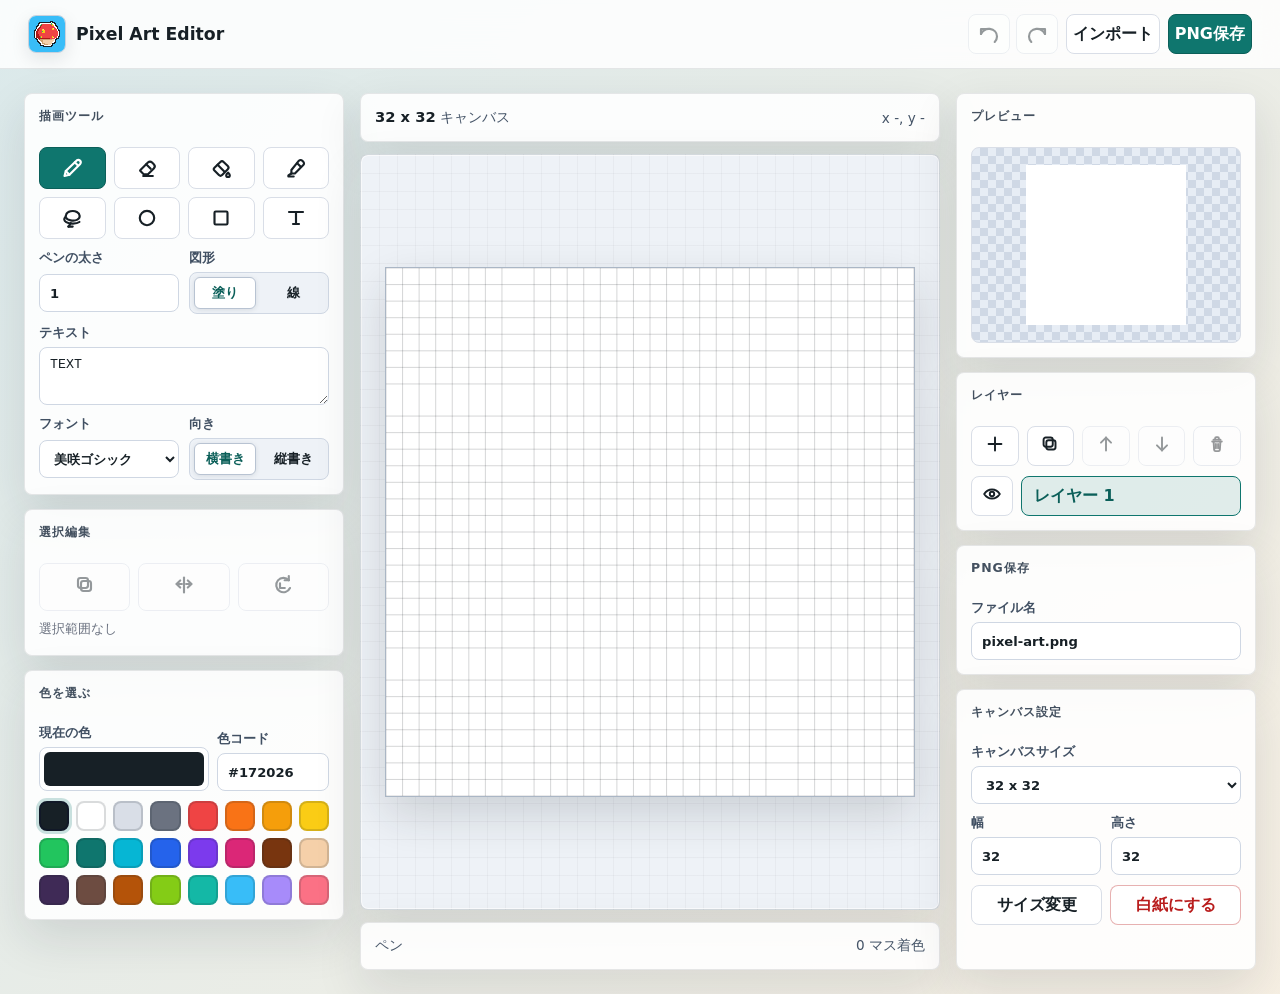
==== commit 2fca8fed: "Revert retro pixel art UI theme Co-Authored-By: Claude Fable 5 <noreply@anthropic.com>" ====
--- a/pixel_art_editor.html
+++ b/pixel_art_editor.html
@@ -31,15 +31,14 @@
       --ink: #172026;
       --muted: #6b7280;
       --panel: #ffffff;
-      --line: #172026;
+      --line: #d9dee7;
       --soft: #f4f7fb;
       --canvas: #eef2f7;
       --accent: #0f766e;
       --accent-dark: #0b5f59;
       --danger: #b91c1c;
-      --radius: 0;
-      --shadow: 4px 4px 0 rgba(23, 32, 38, 0.22);
-      --pixel-font: "misaki_gothic", "Hiragino Kaku Gothic ProN", monospace;
+      --radius: 8px;
+      --shadow: 0 18px 48px rgba(25, 35, 48, 0.12);
     }
 
     * {
@@ -51,51 +50,37 @@
       min-height: 100vh;
       min-height: 100dvh;
       background:
-        conic-gradient(#eef2f7 25%, #f7f9fc 25% 50%, #eef2f7 50% 75%, #f7f9fc 75%) 0 0 / 24px 24px,
+        linear-gradient(135deg, rgba(15, 118, 110, 0.12), rgba(245, 158, 11, 0.10)),
         #f7f9fc;
       color: var(--ink);
-      font-family: var(--pixel-font);
-      font-size: 16px;
-      -webkit-font-smoothing: none;
-      font-smooth: never;
+      font-family: ui-sans-serif, system-ui, -apple-system, BlinkMacSystemFont, "Segoe UI", sans-serif;
       -webkit-tap-highlight-color: transparent;
       overscroll-behavior: none;
     }
 
     button,
     input,
-    select,
-    textarea {
+    select {
       font: inherit;
     }
 
-    /* 美咲フォントは単一ウェイトのため、合成ボールドで滲まないよう常に等ウェイトにする */
-    strong,
-    b {
-      font-weight: 400;
-    }
-
     button {
-      border: 2px solid var(--ink);
+      border: 1px solid var(--line);
       background: #fff;
       color: var(--ink);
       cursor: pointer;
-      box-shadow: 2px 2px 0 rgba(23, 32, 38, 0.35);
+      transition: transform 120ms ease, border-color 120ms ease, background 120ms ease, color 120ms ease;
     }
 
     button:hover {
-      background: var(--soft);
-    }
-
-    button:active:not(:disabled) {
-      transform: translate(2px, 2px);
-      box-shadow: none;
+      border-color: #9aa7b8;
+      transform: translateY(-1px);
     }
 
     button:focus-visible,
     input:focus-visible,
     select:focus-visible {
-      outline: 2px solid var(--accent);
+      outline: 3px solid rgba(15, 118, 110, 0.24);
       outline-offset: 2px;
     }
 
@@ -112,8 +97,9 @@
       justify-content: space-between;
       gap: 18px;
       padding: 14px clamp(14px, 3vw, 28px);
-      border-bottom: 2px solid var(--ink);
-      background: #ffffff;
+      border-bottom: 1px solid rgba(23, 32, 38, 0.10);
+      background: rgba(255, 255, 255, 0.84);
+      backdrop-filter: blur(14px);
     }
 
     .brand {
@@ -127,16 +113,16 @@
       width: 38px;
       height: 38px;
       object-fit: cover;
-      border: 2px solid var(--ink);
+      border: 1px solid #c8d1dd;
+      border-radius: var(--radius);
       background: #10d5dc;
-      box-shadow: 2px 2px 0 rgba(23, 32, 38, 0.35);
+      box-shadow: 0 6px 18px rgba(23, 32, 38, 0.10);
       image-rendering: pixelated;
     }
 
     h1 {
       margin: 0;
-      font-size: 16px;
-      font-weight: 400;
+      font-size: 1.08rem;
       letter-spacing: 0;
       line-height: 1.1;
       white-space: nowrap;
@@ -164,8 +150,9 @@
     }
 
     .panel {
-      background: #ffffff;
-      border: 2px solid var(--ink);
+      background: rgba(255, 255, 255, 0.88);
+      border: 1px solid rgba(23, 32, 38, 0.10);
+      border-radius: var(--radius);
       box-shadow: var(--shadow);
       padding: 14px;
       min-width: 0;
@@ -173,9 +160,10 @@
 
     .panel h2 {
       margin: 0 0 12px;
-      font-size: 16px;
-      font-weight: 400;
-      color: var(--accent-dark);
+      font-size: 0.78rem;
+      text-transform: uppercase;
+      letter-spacing: 0.08em;
+      color: #43505f;
     }
 
     .left,
@@ -200,12 +188,13 @@
       place-items: center;
       padding: clamp(12px, 2vw, 24px);
       background:
-        linear-gradient(90deg, rgba(23, 32, 38, 0.05) 1px, transparent 1px),
-        linear-gradient(rgba(23, 32, 38, 0.05) 1px, transparent 1px),
+        linear-gradient(90deg, rgba(23, 32, 38, 0.035) 1px, transparent 1px),
+        linear-gradient(rgba(23, 32, 38, 0.035) 1px, transparent 1px),
         var(--canvas);
       background-size: 18px 18px;
-      border: 2px solid var(--ink);
-      box-shadow: var(--shadow);
+      border: 1px solid rgba(23, 32, 38, 0.12);
+      border-radius: var(--radius);
+      box-shadow: inset 0 0 0 1px rgba(255, 255, 255, 0.72), var(--shadow);
       overflow: auto;
     }
 
@@ -216,8 +205,8 @@
       max-height: calc(100vh - 220px);
       aspect-ratio: 1;
       background: #fff;
-      border: 2px solid var(--ink);
-      box-shadow: 6px 6px 0 rgba(23, 32, 38, 0.22);
+      border: 1px solid #aab6c5;
+      box-shadow: 0 18px 44px rgba(23, 32, 38, 0.16);
       cursor: crosshair;
       image-rendering: pixelated;
       touch-action: none;
@@ -232,8 +221,10 @@
     .tool-btn,
     .icon-btn {
       min-height: 42px;
+      border-radius: var(--radius);
       display: inline-grid;
       place-items: center;
+      font-weight: 700;
     }
 
     .history-btn {
@@ -254,6 +245,7 @@
       width: 24px;
       height: 24px;
       pointer-events: none;
+      stroke-width: 2.15;
     }
 
     .control-grid {
@@ -266,8 +258,8 @@
       display: grid;
       gap: 5px;
       color: #415063;
-      font-size: 16px;
-      font-weight: 400;
+      font-size: 0.82rem;
+      font-weight: 700;
     }
 
     .height-field::before {
@@ -279,7 +271,8 @@
     input[type="text"],
     textarea {
       min-width: 0;
-      border: 2px solid var(--ink);
+      border: 1px solid #cfd7e3;
+      border-radius: var(--radius);
       background: #fff;
       color: var(--ink);
       padding: 0 10px;
@@ -302,7 +295,8 @@
       width: 100%;
       height: 44px;
       padding: 2px;
-      border: 2px solid var(--ink);
+      border: 1px solid #cfd7e3;
+      border-radius: var(--radius);
       background: #fff;
       cursor: pointer;
     }
@@ -313,12 +307,12 @@
 
     input[type="color"]::-webkit-color-swatch {
       border: 0;
-      border-radius: 0;
+      border-radius: 6px;
     }
 
     input[type="color"]::-moz-color-swatch {
       border: 0;
-      border-radius: 0;
+      border-radius: 6px;
     }
 
     .segmented {
@@ -326,24 +320,24 @@
       grid-template-columns: 1fr 1fr;
       gap: 6px;
       padding: 4px;
-      border: 2px solid var(--ink);
+      border: 1px solid #cfd7e3;
+      border-radius: var(--radius);
       background: #eef2f7;
     }
 
     .segment-btn {
       min-height: 32px;
+      border-radius: 6px;
       border-color: transparent;
       background: transparent;
-      box-shadow: none;
-      font-size: 12px;
-      white-space: nowrap;
-      padding: 0 2px;
+      font-weight: 750;
     }
 
     .segment-btn[aria-pressed="true"] {
-      background: var(--accent);
-      border-color: var(--accent-dark);
-      color: #fff;
+      background: #ffffff;
+      border-color: #b8c3d2;
+      color: var(--accent-dark);
+      box-shadow: 0 1px 5px rgba(23, 32, 38, 0.10);
     }
 
     .color-row {
@@ -363,13 +357,13 @@
       width: 100%;
       aspect-ratio: 1;
       min-height: 26px;
-      border: 2px solid rgba(23, 32, 38, 0.3);
-      box-shadow: none;
+      border-radius: var(--radius);
+      border: 2px solid rgba(23, 32, 38, 0.16);
     }
 
     .swatch.active {
-      border-color: var(--ink);
-      box-shadow: 0 0 0 2px #fff, 0 0 0 4px var(--accent);
+      border-color: #111827;
+      box-shadow: 0 0 0 3px rgba(15, 118, 110, 0.22);
     }
 
     .actions {
@@ -380,6 +374,8 @@
 
     .action-btn {
       min-height: 40px;
+      border-radius: var(--radius);
+      font-weight: 750;
     }
 
     .action-btn:disabled,
@@ -404,7 +400,7 @@
       margin: 0;
       min-height: 20px;
       color: var(--muted);
-      font-size: 16px;
+      font-size: 0.8rem;
     }
 
     .layer-actions {
@@ -456,6 +452,7 @@
       width: 22px;
       height: 22px;
       pointer-events: none;
+      stroke-width: 2.1;
     }
 
     .layer-delete-btn {
@@ -481,18 +478,20 @@
       justify-content: space-between;
       gap: 10px;
       color: #465568;
-      font-size: 16px;
+      font-size: 0.85rem;
     }
 
     .status strong {
       color: var(--ink);
+      font-size: 0.92rem;
     }
 
     .preview-frame {
       display: grid;
       place-items: center;
       min-height: 196px;
-      border: 2px solid var(--ink);
+      border: 1px solid var(--line);
+      border-radius: var(--radius);
       background-color: #e7edf5;
       background-image:
         linear-gradient(45deg, #cfd8e5 25%, transparent 25%),
@@ -523,7 +522,7 @@
       margin: 0;
       min-height: 20px;
       color: var(--muted);
-      font-size: 16px;
+      font-size: 0.8rem;
     }
 
     .confirm-overlay {
@@ -543,15 +542,17 @@
     .confirm-dialog {
       width: min(420px, 100%);
       padding: 18px;
-      border: 2px solid var(--ink);
+      border: 1px solid rgba(23, 32, 38, 0.16);
+      border-radius: var(--radius);
       background: #fff;
-      box-shadow: 6px 6px 0 rgba(23, 32, 38, 0.35);
+      box-shadow: 0 22px 60px rgba(23, 32, 38, 0.24);
     }
 
     .confirm-dialog h2 {
       margin: 0 0 12px;
-      font-size: 16px;
+      font-size: 1rem;
       letter-spacing: 0;
+      text-transform: none;
       color: var(--ink);
     }
 
@@ -562,7 +563,7 @@
       padding: 0;
       list-style: none;
       color: #405064;
-      font-size: 16px;
+      font-size: 0.9rem;
     }
 
     .confirm-list li {
@@ -575,6 +576,7 @@
 
     .confirm-list strong {
       color: var(--ink);
+      font-weight: 750;
       text-align: right;
     }
 
@@ -608,7 +610,8 @@
         align-items: center;
         flex-direction: row;
         padding: calc(10px + env(safe-area-inset-top)) 14px 10px;
-        background: #ffffff;
+        background: rgba(255, 255, 255, 0.94);
+        backdrop-filter: none;
       }
 
       .brand-icon {
@@ -630,9 +633,11 @@
         grid-template-columns: 1fr 1fr;
         gap: 10px;
         padding: 10px;
-        border: 2px solid var(--ink);
-        background: #ffffff;
-        box-shadow: 4px 4px 0 rgba(23, 32, 38, 0.3);
+        border: 1px solid rgba(23, 32, 38, 0.12);
+        border-radius: 14px;
+        background: rgba(255, 255, 255, 0.94);
+        box-shadow: 0 16px 46px rgba(23, 32, 38, 0.22);
+        backdrop-filter: blur(14px);
       }
 
       .file-actions button {
@@ -662,7 +667,7 @@
 
       .panel {
         padding: 12px;
-        box-shadow: 3px 3px 0 rgba(23, 32, 38, 0.22);
+        box-shadow: 0 8px 24px rgba(25, 35, 48, 0.10);
       }
 
       .left,
@@ -707,6 +712,7 @@
       .status {
         min-height: 36px;
         padding: 9px 10px;
+        font-size: 0.78rem;
       }
 
       .control-grid,
@@ -753,6 +759,7 @@
 
       .confirm-dialog {
         width: 100%;
+        border-radius: 14px;
       }
     }
 
@@ -802,13 +809,15 @@
       <div class="file-actions" aria-label="ファイル操作">
         <div class="history-actions" aria-label="履歴操作">
           <button class="icon-btn history-btn" id="undoAction" type="button" aria-label="元に戻す" title="元に戻す" disabled>
-            <svg viewBox="0 0 12 12" aria-hidden="true" fill="currentColor" shape-rendering="crispEdges">
-              <path d="M3 2h2v1h-2zM2 3h2v1h-2zM1 4h10v1h-10zM2 5h2v1h-2zM10 5h2v1h-2zM3 6h2v1h-2zM10 6h2v1h-2zM10 7h2v1h-2zM9 8h2v1h-2zM6 9h4v1h-4z"></path>
+            <svg viewBox="0 0 24 24" aria-hidden="true" fill="none" stroke="currentColor" stroke-linecap="round" stroke-linejoin="round">
+              <path d="M9 7H4v5"></path>
+              <path d="M4 12c1.8-3.5 5.1-5.5 8.8-5.1 4.4.5 7.2 3.8 7.2 7.6 0 2.1-.9 4-2.3 5.4"></path>
             </svg>
           </button>
           <button class="icon-btn history-btn" id="redoAction" type="button" aria-label="やり直す" title="やり直す" disabled>
-            <svg viewBox="0 0 12 12" aria-hidden="true" fill="currentColor" shape-rendering="crispEdges">
-              <path d="M7 2h2v1h-2zM8 3h2v1h-2zM1 4h10v1h-10zM0 5h2v1h-2zM8 5h2v1h-2zM0 6h2v1h-2zM7 6h2v1h-2zM0 7h2v1h-2zM1 8h2v1h-2zM2 9h4v1h-4z"></path>
+            <svg viewBox="0 0 24 24" aria-hidden="true" fill="none" stroke="currentColor" stroke-linecap="round" stroke-linejoin="round">
+              <path d="M15 7h5v5"></path>
+              <path d="M20 12c-1.8-3.5-5.1-5.5-8.8-5.1C6.8 7.4 4 10.7 4 14.5c0 2.1.9 4 2.3 5.4"></path>
             </svg>
           </button>
         </div>
@@ -824,43 +833,57 @@
           <h2>描画ツール</h2>
           <div class="toolbar" role="toolbar" aria-label="描画ツール">
             <button class="tool-btn" type="button" data-tool="draw" aria-label="ペン" title="ペン">
-              <svg viewBox="0 0 12 12" aria-hidden="true" fill="currentColor" shape-rendering="crispEdges">
-                <path d="M9 0h2v1h-2zM8 1h4v1h-4zM7 2h5v1h-5zM6 3h5v1h-5zM5 4h5v1h-5zM4 5h5v1h-5zM3 6h5v1h-5zM2 7h5v1h-5zM1 8h5v1h-5zM1 9h4v1h-4zM1 10h2v1h-2zM0 11h1v1h-1z"></path>
+              <svg viewBox="0 0 24 24" aria-hidden="true" fill="none" stroke="currentColor" stroke-linecap="round" stroke-linejoin="round">
+                <path d="M16.7 4.4a2.5 2.5 0 0 1 3.5 3.5L9.4 18.7 4.5 20l1.3-4.9L16.7 4.4z"></path>
+                <path d="M14.8 6.3l2.9 2.9"></path>
+                <path d="M5.8 15.1l3.6 3.6"></path>
               </svg>
             </button>
             <button class="tool-btn" type="button" data-tool="erase" aria-label="消しゴム" title="消しゴム">
-              <svg viewBox="0 0 12 12" aria-hidden="true" fill="currentColor" shape-rendering="crispEdges">
-                <path d="M3 3h8v1h-8zM2 4h1v1h-1zM10 4h1v1h-1zM1 5h1v1h-1zM10 5h1v1h-1zM1 6h10v1h-10zM1 7h1v1h-1zM10 7h1v1h-1zM1 8h1v1h-1zM10 8h1v1h-1zM1 9h10v1h-10z"></path>
+              <svg viewBox="0 0 24 24" aria-hidden="true" fill="none" stroke="currentColor" stroke-linecap="round" stroke-linejoin="round">
+                <path d="M5.2 14.3l7.7-7.7a3 3 0 0 1 4.2 0l1.7 1.7a3 3 0 0 1 0 4.2l-5.8 5.8H8.7l-3.5-3.5a.4.4 0 0 1 0-.5z"></path>
+                <path d="M11.2 8.3l4.5 4.5"></path>
+                <path d="M8.2 20h9.6"></path>
               </svg>
             </button>
             <button class="tool-btn" type="button" data-tool="fill" aria-label="塗りつぶし" title="塗りつぶし">
-              <svg viewBox="0 0 12 12" aria-hidden="true" fill="currentColor" shape-rendering="crispEdges">
-                <path d="M4 1h4v1h-4zM3 2h1v1h-1zM8 2h1v1h-1zM1 3h10v1h-10zM1 4h10v1h-10zM2 5h8v1h-8zM2 6h8v1h-8zM2 7h8v1h-8zM3 8h6v1h-6z"></path>
+              <svg viewBox="0 0 24 24" aria-hidden="true" fill="none" stroke="currentColor" stroke-linecap="round" stroke-linejoin="round">
+                <path d="M5.2 12.1l6.2-6.2a2.3 2.3 0 0 1 3.2 0l4.2 4.2a2.3 2.3 0 0 1 0 3.2L13.1 19a2.3 2.3 0 0 1-3.2 0l-4.7-4.7a1.5 1.5 0 0 1 0-2.2z"></path>
+                <path d="M8.6 8.7l6.7 6.7"></path>
+                <path d="M19.2 16.7c1 1 1.6 1.8 1.6 2.5a1.8 1.8 0 0 1-3.6 0c0-.7.7-1.5 2-2.5z"></path>
               </svg>
             </button>
             <button class="tool-btn" type="button" data-tool="pick" aria-label="色を拾う" title="色を拾う">
-              <svg viewBox="0 0 12 12" aria-hidden="true" fill="currentColor" shape-rendering="crispEdges">
-                <path d="M4 0h4v1h-4zM3 1h6v1h-6zM3 2h6v1h-6zM4 3h4v1h-4zM4 4h1v1h-1zM7 4h1v1h-1zM4 5h1v1h-1zM7 5h1v1h-1zM4 6h1v1h-1zM7 6h1v1h-1zM4 7h1v1h-1zM7 7h1v1h-1zM4 8h4v1h-4zM5 9h2v1h-2zM5 10h2v1h-2z"></path>
+              <svg viewBox="0 0 24 24" aria-hidden="true" fill="none" stroke="currentColor" stroke-linecap="round" stroke-linejoin="round">
+                <path d="M14.9 4.7a2.4 2.4 0 0 1 3.4 0l1 1a2.4 2.4 0 0 1 0 3.4l-8.4 8.4H7.4v-3.5l7.5-9.3z"></path>
+                <path d="M13.2 7.2l3.6 3.6"></path>
+                <path d="M7.4 17.5l-3 2"></path>
+                <path d="M4.4 20.5h5.3"></path>
               </svg>
             </button>
             <button class="tool-btn" type="button" data-tool="lasso" aria-label="なげわ選択" title="なげわ選択">
-              <svg viewBox="0 0 12 12" aria-hidden="true" fill="currentColor" shape-rendering="crispEdges">
-                <path d="M3 1h6v1h-6zM2 2h2v1h-2zM8 2h2v1h-2zM1 3h2v1h-2zM9 3h2v1h-2zM1 4h2v1h-2zM9 4h2v1h-2zM2 5h2v1h-2zM8 5h2v1h-2zM3 6h6v1h-6zM6 7h2v1h-2zM5 8h2v1h-2zM4 9h2v1h-2zM4 10h2v1h-2zM5 11h2v1h-2z"></path>
+              <svg viewBox="0 0 24 24" aria-hidden="true" fill="none" stroke="currentColor" stroke-linecap="round" stroke-linejoin="round">
+                <path d="M6.2 8.4c1.1-3.2 6.9-4.4 10.7-2.4 3.5 1.9 3.7 5.9.5 7.6-3.7 2-10.4.8-11.5-2.2-.3-.9-.2-2 .3-3z"></path>
+                <path d="M5.4 11.1c-1.8 1.5-1.5 3.6.8 5 3.4 2.1 10.4 2 13.2-.1"></path>
+                <path d="M10.8 17.1l-2.2 3.5"></path>
+                <path d="M8.2 20.6h4.5"></path>
               </svg>
             </button>
             <button class="tool-btn" type="button" data-tool="circle" aria-label="丸" title="丸">
-              <svg viewBox="0 0 12 12" aria-hidden="true" fill="currentColor" shape-rendering="crispEdges">
-                <path d="M4 2h4v1h-4zM2 3h2v1h-2zM8 3h2v1h-2zM1 4h1v1h-1zM10 4h1v1h-1zM1 5h1v1h-1zM10 5h1v1h-1zM1 6h1v1h-1zM10 6h1v1h-1zM1 7h1v1h-1zM10 7h1v1h-1zM2 8h2v1h-2zM8 8h2v1h-2zM4 9h4v1h-4z"></path>
+              <svg viewBox="0 0 24 24" aria-hidden="true" fill="none" stroke="currentColor" stroke-linecap="round" stroke-linejoin="round">
+                <circle cx="12" cy="12" r="7.2"></circle>
               </svg>
             </button>
             <button class="tool-btn" type="button" data-tool="rect" aria-label="四角" title="四角">
-              <svg viewBox="0 0 12 12" aria-hidden="true" fill="currentColor" shape-rendering="crispEdges">
-                <path d="M1 2h10v1h-10zM1 3h1v1h-1zM10 3h1v1h-1zM1 4h1v1h-1zM10 4h1v1h-1zM1 5h1v1h-1zM10 5h1v1h-1zM1 6h1v1h-1zM10 6h1v1h-1zM1 7h1v1h-1zM10 7h1v1h-1zM1 8h1v1h-1zM10 8h1v1h-1zM1 9h10v1h-10z"></path>
+              <svg viewBox="0 0 24 24" aria-hidden="true" fill="none" stroke="currentColor" stroke-linecap="round" stroke-linejoin="round">
+                <rect x="5.5" y="5.5" width="13" height="13" rx="1.2"></rect>
               </svg>
             </button>
             <button class="tool-btn" type="button" data-tool="text" aria-label="テキスト" title="テキスト">
-              <svg viewBox="0 0 12 12" aria-hidden="true" fill="currentColor" shape-rendering="crispEdges">
-                <path d="M1 1h10v1h-10zM1 2h10v1h-10zM5 3h2v1h-2zM5 4h2v1h-2zM5 5h2v1h-2zM5 6h2v1h-2zM5 7h2v1h-2zM5 8h2v1h-2zM5 9h2v1h-2z"></path>
+              <svg viewBox="0 0 24 24" aria-hidden="true" fill="none" stroke="currentColor" stroke-linecap="round" stroke-linejoin="round">
+                <path d="M5 6h14"></path>
+                <path d="M12 6v12"></path>
+                <path d="M9 18h6"></path>
               </svg>
             </button>
           </div>
@@ -903,18 +926,26 @@
           <h2>選択編集</h2>
           <div class="selection-actions">
             <button class="action-btn selection-action-btn" id="copySelection" type="button" aria-label="コピー" title="コピー" disabled>
-              <svg viewBox="0 0 12 12" aria-hidden="true" fill="currentColor" shape-rendering="crispEdges">
-                <path d="M3 1h7v1h-7zM3 2h1v1h-1zM9 2h1v1h-1zM1 3h7v1h-7zM9 3h1v1h-1zM1 4h1v1h-1zM7 4h1v1h-1zM9 4h1v1h-1zM1 5h1v1h-1zM7 5h1v1h-1zM9 5h1v1h-1zM1 6h1v1h-1zM7 6h3v1h-3zM1 7h1v1h-1zM7 7h1v1h-1zM1 8h1v1h-1zM7 8h1v1h-1zM1 9h7v1h-7z"></path>
+              <svg viewBox="0 0 24 24" aria-hidden="true" fill="none" stroke="currentColor" stroke-linecap="round" stroke-linejoin="round">
+                <rect x="8" y="8" width="10" height="10" rx="2.4"></rect>
+                <rect x="5" y="5" width="10" height="10" rx="2.4"></rect>
               </svg>
             </button>
             <button class="action-btn selection-action-btn" id="flipSelection" type="button" aria-label="左右反転" title="左右反転" disabled>
-              <svg viewBox="0 0 12 12" aria-hidden="true" fill="currentColor" shape-rendering="crispEdges">
-                <path d="M2 2h1v1h-1zM9 2h1v1h-1zM1 3h2v1h-2zM9 3h2v1h-2zM0 4h12v1h-12zM0 5h12v1h-12zM1 6h2v1h-2zM9 6h2v1h-2zM2 7h1v1h-1zM9 7h1v1h-1z"></path>
+              <svg viewBox="0 0 24 24" aria-hidden="true" fill="none" stroke="currentColor" stroke-linecap="round" stroke-linejoin="round">
+                <path d="M12 4.5v15"></path>
+                <path d="M8.2 7.4L4.5 11l3.7 3.6"></path>
+                <path d="M15.8 7.4l3.7 3.6-3.7 3.6"></path>
+                <path d="M4.8 11h5.1"></path>
+                <path d="M14.1 11h5.1"></path>
               </svg>
             </button>
             <button class="action-btn selection-action-btn" id="rotateSelection" type="button" aria-label="90度回転" title="90度回転" disabled>
-              <svg viewBox="0 0 12 12" aria-hidden="true" fill="currentColor" shape-rendering="crispEdges">
-                <path d="M3 1h6v1h-6zM2 2h2v1h-2zM8 2h2v1h-2zM1 3h2v1h-2zM9 3h2v1h-2zM1 4h1v1h-1zM8 4h4v1h-4zM1 5h1v1h-1zM9 5h2v1h-2zM1 6h1v1h-1zM1 7h2v1h-2zM9 7h2v1h-2zM2 8h2v1h-2zM8 8h2v1h-2zM4 9h4v1h-4z"></path>
+              <svg viewBox="0 0 24 24" aria-hidden="true" fill="none" stroke="currentColor" stroke-linecap="round" stroke-linejoin="round">
+                <path d="M17.8 7.2A7.2 7.2 0 1 0 19 15"></path>
+                <path d="M17.8 7.2h-4.2"></path>
+                <path d="M17.8 7.2v-4.2"></path>
+                <path d="M9 10.2v4.8h4.8"></path>
               </svg>
             </button>
           </div>
@@ -964,28 +995,37 @@
           <h2>レイヤー</h2>
           <div class="layer-actions" aria-label="レイヤー操作">
             <button class="action-btn layer-icon-btn" id="addLayer" type="button" aria-label="レイヤーを追加" title="レイヤーを追加">
-              <svg viewBox="0 0 12 12" aria-hidden="true" fill="currentColor" shape-rendering="crispEdges">
-                <path d="M5 2h2v1h-2zM5 3h2v1h-2zM5 4h2v1h-2zM1 5h10v1h-10zM1 6h10v1h-10zM5 7h2v1h-2zM5 8h2v1h-2zM5 9h2v1h-2z"></path>
+              <svg viewBox="0 0 24 24" aria-hidden="true" fill="none" stroke="currentColor" stroke-linecap="round" stroke-linejoin="round">
+                <path d="M12 5v14"></path>
+                <path d="M5 12h14"></path>
               </svg>
             </button>
             <button class="action-btn layer-icon-btn" id="duplicateLayer" type="button" aria-label="レイヤーを複製" title="レイヤーを複製">
-              <svg viewBox="0 0 12 12" aria-hidden="true" fill="currentColor" shape-rendering="crispEdges">
-                <path d="M3 1h7v1h-7zM3 2h1v1h-1zM9 2h1v1h-1zM1 3h7v1h-7zM9 3h1v1h-1zM1 4h1v1h-1zM7 4h1v1h-1zM9 4h1v1h-1zM1 5h1v1h-1zM7 5h1v1h-1zM9 5h1v1h-1zM1 6h1v1h-1zM7 6h3v1h-3zM1 7h1v1h-1zM7 7h1v1h-1zM1 8h1v1h-1zM7 8h1v1h-1zM1 9h7v1h-7z"></path>
+              <svg viewBox="0 0 24 24" aria-hidden="true" fill="none" stroke="currentColor" stroke-linecap="round" stroke-linejoin="round">
+                <rect x="8" y="8" width="10" height="10" rx="2.4"></rect>
+                <rect x="5" y="5" width="10" height="10" rx="2.4"></rect>
               </svg>
             </button>
             <button class="action-btn layer-icon-btn" id="moveLayerUp" type="button" aria-label="レイヤーを上へ" title="レイヤーを上へ">
-              <svg viewBox="0 0 12 12" aria-hidden="true" fill="currentColor" shape-rendering="crispEdges">
-                <path d="M5 2h2v1h-2zM4 3h4v1h-4zM3 4h6v1h-6zM2 5h8v1h-8zM5 6h2v1h-2zM5 7h2v1h-2zM5 8h2v1h-2zM5 9h2v1h-2z"></path>
+              <svg viewBox="0 0 24 24" aria-hidden="true" fill="none" stroke="currentColor" stroke-linecap="round" stroke-linejoin="round">
+                <path d="M12 19V5"></path>
+                <path d="M6.5 10.5L12 5l5.5 5.5"></path>
               </svg>
             </button>
             <button class="action-btn layer-icon-btn" id="moveLayerDown" type="button" aria-label="レイヤーを下へ" title="レイヤーを下へ">
-              <svg viewBox="0 0 12 12" aria-hidden="true" fill="currentColor" shape-rendering="crispEdges">
-                <path d="M5 2h2v1h-2zM5 3h2v1h-2zM5 4h2v1h-2zM5 5h2v1h-2zM2 6h8v1h-8zM3 7h6v1h-6zM4 8h4v1h-4zM5 9h2v1h-2z"></path>
+              <svg viewBox="0 0 24 24" aria-hidden="true" fill="none" stroke="currentColor" stroke-linecap="round" stroke-linejoin="round">
+                <path d="M12 5v14"></path>
+                <path d="M6.5 13.5L12 19l5.5-5.5"></path>
               </svg>
             </button>
             <button class="action-btn layer-icon-btn layer-delete-btn" id="deleteLayer" type="button" aria-label="レイヤーを削除" title="レイヤーを削除">
-              <svg viewBox="0 0 12 12" aria-hidden="true" fill="currentColor" shape-rendering="crispEdges">
-                <path d="M4 1h4v1h-4zM1 2h10v1h-10zM2 3h8v1h-8zM2 4h1v1h-1zM4 4h1v1h-1zM7 4h1v1h-1zM9 4h1v1h-1zM2 5h1v1h-1zM4 5h1v1h-1zM7 5h1v1h-1zM9 5h1v1h-1zM2 6h1v1h-1zM4 6h1v1h-1zM7 6h1v1h-1zM9 6h1v1h-1zM2 7h1v1h-1zM4 7h1v1h-1zM7 7h1v1h-1zM9 7h1v1h-1zM2 8h1v1h-1zM4 8h1v1h-1zM7 8h1v1h-1zM9 8h1v1h-1zM2 9h8v1h-8z"></path>
+              <svg viewBox="0 0 24 24" aria-hidden="true" fill="none" stroke="currentColor" stroke-linecap="round" stroke-linejoin="round">
+                <path d="M8.2 7.2h7.6"></path>
+                <path d="M10 7.2V5.7c0-.7.5-1.2 1.2-1.2h1.6c.7 0 1.2.5 1.2 1.2v1.5"></path>
+                <path d="M6.8 9.2h10.4"></path>
+                <path d="M8.3 9.2l.6 9.2c.1.8.7 1.4 1.5 1.4h3.2c.8 0 1.4-.6 1.5-1.4l.6-9.2"></path>
+                <path d="M10.8 12v4.6"></path>
+                <path d="M13.2 12v4.6"></path>
               </svg>
             </button>
           </div>
@@ -1288,8 +1328,8 @@
 
     function visibilityIcon(isVisible) {
       return isVisible
-        ? '<path d="M3 3h6v1h-6zM2 4h2v1h-2zM8 4h2v1h-2zM1 5h2v1h-2zM5 5h2v1h-2zM9 5h2v1h-2zM1 6h2v1h-2zM5 6h2v1h-2zM9 6h2v1h-2zM2 7h2v1h-2zM8 7h2v1h-2zM3 8h6v1h-6z"></path>'
-        : '<path d="M1 4h1v1h-1zM10 4h1v1h-1zM2 5h2v1h-2zM8 5h2v1h-2zM3 6h6v1h-6zM2 7h1v1h-1zM9 7h1v1h-1zM4 8h1v1h-1zM7 8h1v1h-1z"></path>';
+        ? '<path d="M3.5 12s3.2-5 8.5-5 8.5 5 8.5 5-3.2 5-8.5 5-8.5-5-8.5-5z"></path><circle cx="12" cy="12" r="2.4"></circle>'
+        : '<path d="M4.5 4.5l15 15"></path><path d="M9.8 7.4A9.7 9.7 0 0 1 12 7c5.3 0 8.5 5 8.5 5a13 13 0 0 1-2.4 2.8"></path><path d="M14.1 14.1A2.4 2.4 0 0 1 9.9 9.9"></path><path d="M6.4 6.9A14 14 0 0 0 3.5 12s3.2 5 8.5 5c1.2 0 2.2-.2 3.2-.6"></path>';
     }
 
     function renderLayerList() {
@@ -1303,7 +1343,7 @@
           return `
             <div class="layer-row${isActive ? " active" : ""}" data-layer-index="${layerIndex}">
               <button class="action-btn layer-icon-btn layer-visibility" type="button" aria-label="${layerName}の表示切替" title="表示切替">
-                <svg viewBox="0 0 12 12" aria-hidden="true" fill="currentColor" shape-rendering="crispEdges">${visibilityIcon(layer.visible)}</svg>
+                <svg viewBox="0 0 24 24" aria-hidden="true" fill="none" stroke="currentColor" stroke-linecap="round" stroke-linejoin="round">${visibilityIcon(layer.visible)}</svg>
               </button>
               ${nameControl}
             </div>
@@ -3371,4 +3411,4 @@
   </script>
 </body>
 </html>
-
+
